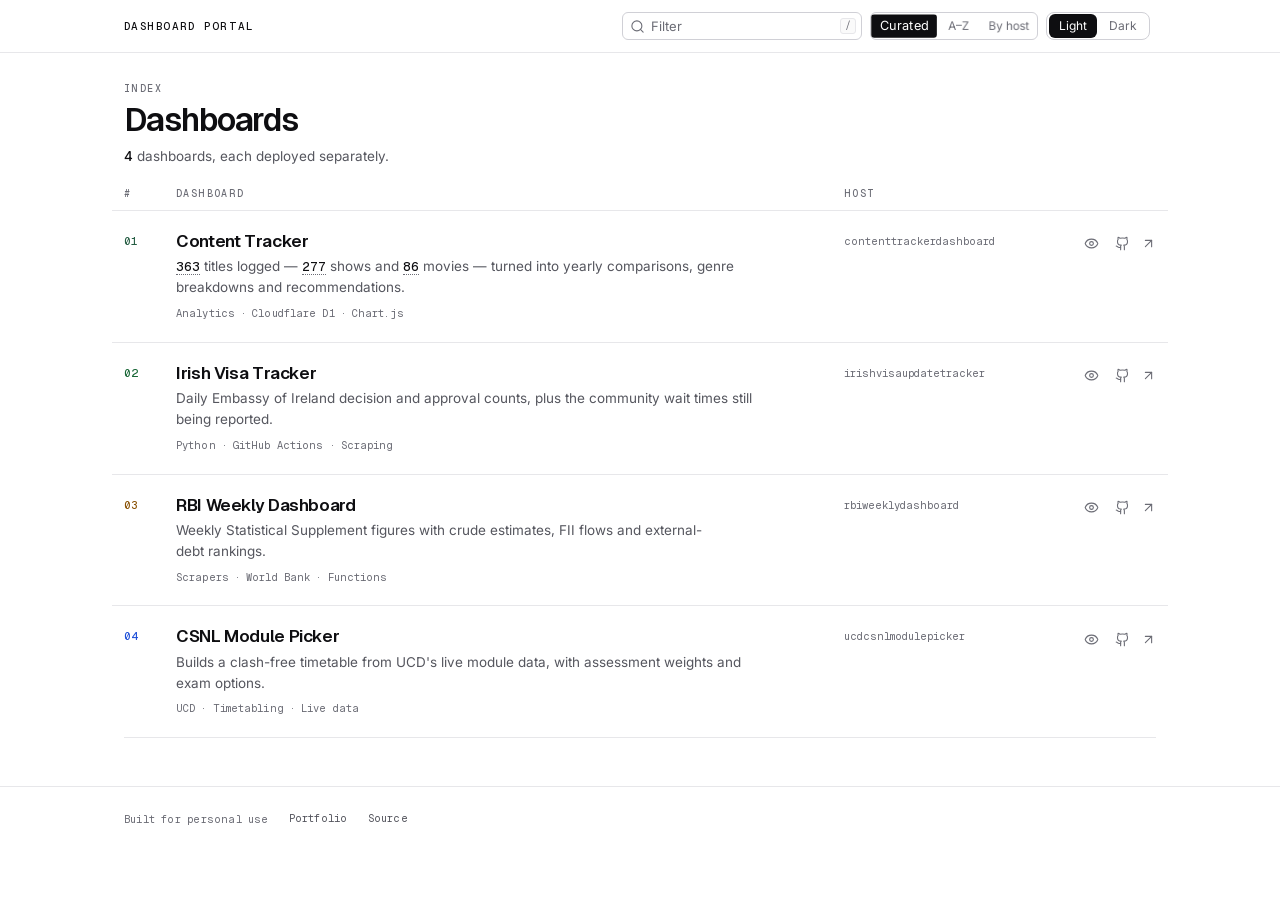
==== index.html @ f2ac96d1 "Show the theme as the choice it is The header's sun/moon toggle hid a two-state setting behind an ic" ====
<!doctype html>
<html lang="en" data-theme="dark">
  <head>
    <meta charset="utf-8" />
    <meta name="viewport" content="width=device-width, initial-scale=1" />
    <title>Dashboard Portal</title>
    <meta
      name="description"
      content="One index for every deployed dashboard: media analytics, visa decisions, RBI data and UCD timetables."
    />
    <meta name="theme-color" content="#0e0e11" />
    <meta name="color-scheme" content="dark light" />

    <!-- Link previews, so pasting this into a chat renders something rather
         than a naked URL. og:url and og:image are deliberately absent rather
         than guessed: the site has no hostname until it is deployed, and a
         wrong og:url is worse than none — crawlers fall back to the requested
         URL, which is right by definition. Add both with the real host once it
         has one. -->
    <meta property="og:type" content="website" />
    <meta property="og:title" content="Dashboard Portal" />
    <meta
      property="og:description"
      content="One index for every deployed dashboard: media analytics, visa decisions, RBI data and UCD timetables."
    />
    <meta name="twitter:card" content="summary" />

    <!-- Runs before first paint so the stored theme applies without a flash. -->
    <script src="theme-init.js"></script>

    <!-- Both faces are first-paint critical: Geist sets the index title and
         every row title, Inter sets the running text. -->
    <link rel="preload" href="fonts/inter.woff2" as="font" type="font/woff2" crossorigin />
    <link rel="preload" href="fonts/geist-sans.woff2" as="font" type="font/woff2" crossorigin />

    <!-- Two vendored libraries, both MIT, both zero-build:
           modern-normalize  cross-browser baseline
           Open Props        the scale tokens styles.css consumes
         Order matters: normalize, then tokens, then this project's rules. -->
    <link rel="stylesheet" href="vendor/modern-normalize.css" />
    <link rel="stylesheet" href="vendor/open-props.min.css" />
    <link rel="stylesheet" href="glide-select.css" />
    <link rel="stylesheet" href="jelly-radio.css" />
    <link rel="stylesheet" href="rubber-segment.css" />
    <link rel="stylesheet" href="styles.css" />
    <link rel="icon" href="favicon.svg" type="image/svg+xml" />
    <!-- iOS ignores SVG favicons and the manifest entirely, so without this it
         substitutes a screenshot of the page for the home-screen icon. The
         raster is favicon.svg's "01" mark, full-bleed. -->
    <link rel="apple-touch-icon" href="apple-touch-icon.png" />
  </head>
  <body>
    <a class="skip-link" href="#index">Skip to the index</a>

    <!-- A working bar, not a title block: the page's own heading lives in the
         document below, so the two never compete. Solid background rather than
         a blurred one — the blur said "app" and cost a compositor layer. -->
    <header class="bar">
      <div class="bar-inner">
        <p class="wordmark">Dashboard Portal</p>

        <div class="bar-tools">
          <div class="field">
            <label class="sr-only" for="filter">Filter dashboards</label>
            <span class="field-ico" data-icon="search" aria-hidden="true"></span>
            <input
              id="filter"
              class="field-input"
              type="search"
              name="q"
              placeholder="Filter"
              autocomplete="off"
              spellcheck="false"
            />
            <kbd class="field-hint" aria-hidden="true">/</kbd>
          </div>

          <div
            id="sortJelly"
            class="sort-jelly"
            role="group"
            aria-label="Sort dashboards"
            data-jelly-radio
            data-jelly-bare
            data-jelly-size="sm"
            data-jelly-radius="4"
            data-jelly-swell="0.06"
            data-jelly-barge="1"
            data-jelly-shrink="0.03"
          >
            <button type="button" class="sort-chip active" data-order="curated" aria-pressed="true">Curated</button>
            <button type="button" class="sort-chip" data-order="name" aria-pressed="false">A–Z</button>
            <button type="button" class="sort-chip" data-order="host" aria-pressed="false">By host</button>
          </div>

          <!-- Theme is a two-state choice, so it is a segmented track rather than
               a toggle: the chosen state is visible instead of remembered. On a
               phone the bar has no room for the labels, so the icon button below
               takes over (see the 760px query in styles.css); both write the same
               stored theme and both are kept in sync by applyTheme(). -->
          <div
            id="themeSeg"
            class="theme-seg"
            role="group"
            aria-label="Theme"
            data-rubber-segment
            data-rs-track
            data-rs-key="portal-theme"
            data-rs-size="sm"
            data-rs-inset="2"
            data-rs-radius="8"
            data-rs-stretch="70"
            data-rs-squash="2"
          >
            <button type="button" class="theme-chip on" data-theme-value="light" aria-pressed="true">Light</button>
            <button type="button" class="theme-chip" data-theme-value="dark" aria-pressed="false">Dark</button>
          </div>

          <button
            id="theme-toggle"
            class="icon-btn theme-icon"
            type="button"
            title="Switch to light mode"
            aria-label="Switch to light mode"
            aria-pressed="false"
          >
            <span class="theme-glyph theme-glyph-sun" aria-hidden="true"></span>
            <span class="theme-glyph theme-glyph-moon" aria-hidden="true"></span>
          </button>
        </div>
      </div>
    </header>

    <main class="page">
      <!-- The document heading. The bar carries the site name, so this carries
           the subject, and the count sits under it as the lede rather than
           floating in its own band. -->
      <div class="masthead">
        <p class="eyebrow">Index</p>
        <h1 class="title">Dashboards</h1>
        <p id="meta" class="lede" aria-live="polite"></p>
      </div>

      <!-- Column labels for the index below. They are the same grid as a row,
           so each label sits over the column it names: this is what makes the
           list read as a specification rather than a stack of cards. -->
      <div class="index-head" aria-hidden="true">
        <span>#</span>
        <span>Dashboard</span>
        <span>Host</span>
        <span></span>
      </div>

      <!-- The list is built in the browser from data/dashboards.js. Without
           scripting there would otherwise be a blank page and no explanation. -->
      <noscript>
        <p class="empty">
          <span class="empty-title">This index is built in the browser</span>
          <span class="empty-body"
            >With JavaScript disabled there is nothing to show. The repository and the
            portfolio are linked in the footer.</span
          >
        </p>
      </noscript>

      <!-- tabindex="-1" on the skip link's target so a keyboard user actually
           lands here; the heading alone is not focusable. -->
      <section id="index" tabindex="-1" aria-labelledby="index-title">
        <h2 id="index-title" class="sr-only">Deployed dashboards</h2>

        <ul id="grid" class="registry">
          <!-- Rows are rendered from data/dashboards.js -->
        </ul>

        <p id="empty" class="empty" hidden>
          <span class="empty-ico" data-icon="search" aria-hidden="true"></span>
          <span id="empty-title" class="empty-title">Nothing matches that filter</span>
          <span id="empty-body" class="empty-body"
            >Try a different word, or clear the search to see every dashboard.</span
          >
          <button id="empty-reset" class="btn" type="button">Clear search</button>
        </p>
      </section>
    </main>

    <footer class="footer">
      <div class="footer-inner">
        <span>Built for personal use</span>
        <a href="https://parth-portfolio-wb.pages.dev/" rel="noopener">Portfolio</a>
        <a href="https://github.com/parth-soni-10/dashboard-portal" rel="noopener">Source</a>
      </div>
    </footer>

    <script src="data/dashboards.js"></script>
    <script src="icons.js"></script>
    <script src="glide-select.js"></script>
    <script src="jelly-radio.js" defer></script>
    <script src="rubber-segment.js" defer></script>
    <script src="app.js" defer></script></body>
</html>
---- vendor/open-props.min.css ----
:where(html){--font-system-ui:system-ui,-apple-system,Segoe UI,Roboto,Ubuntu,Cantarell,Noto Sans,sans-serif;--font-transitional:Charter,Bitstream Charter,Sitka Text,Cambria,serif;--font-old-style:Iowan Old Style,Palatino Linotype,URW Palladio L,P052,serif;--font-humanist:Seravek,Gill Sans Nova,Ubuntu,Calibri,DejaVu Sans,source-sans-pro,sans-serif;--font-geometric-humanist:Avenir,Montserrat,Corbel,URW Gothic,source-sans-pro,sans-serif;--font-classical-humanist:Optima,Candara,Noto Sans,source-sans-pro,sans-serif;--font-neo-grotesque:Inter,Roboto,Helvetica Neue,Arial Nova,Nimbus Sans,Arial,sans-serif;--font-monospace-slab-serif:Nimbus Mono PS,Courier New,monospace;--font-monospace-code:Dank Mono,Operator Mono,Inconsolata,Fira Mono,ui-monospace,SF Mono,Monaco,Droid Sans Mono,Source Code Pro,Cascadia Code,Menlo,Consolas,DejaVu Sans Mono,monospace;--font-industrial:Bahnschrift,DIN Alternate,Franklin Gothic Medium,Nimbus Sans Narrow,sans-serif-condensed,sans-serif;--font-rounded-sans:ui-rounded,Hiragino Maru Gothic ProN,Quicksand,Comfortaa,Manjari,Arial Rounded MT,Arial Rounded MT Bold,Calibri,source-sans-pro,sans-serif;--font-slab-serif:Rockwell,Rockwell Nova,Roboto Slab,DejaVu Serif,Sitka Small,serif;--font-antique:Superclarendon,Bookman Old Style,URW Bookman,URW Bookman L,Georgia Pro,Georgia,serif;--font-didone:Didot,Bodoni MT,Noto Serif Display,URW Palladio L,P052,Sylfaen,serif;--font-handwritten:Segoe Print,Bradley Hand,Chilanka,TSCu_Comic,casual,cursive;--font-sans:var(--font-system-ui);--font-serif:ui-serif,serif;--font-mono:var(--font-monospace-code);--font-weight-1:100;--font-weight-2:200;--font-weight-3:300;--font-weight-4:400;--font-weight-5:500;--font-weight-6:600;--font-weight-7:700;--font-weight-8:800;--font-weight-9:900;--font-lineheight-00:.95;--font-lineheight-0:1.1;--font-lineheight-1:1.25;--font-lineheight-2:1.375;--font-lineheight-3:1.5;--font-lineheight-4:1.75;--font-lineheight-5:2;--font-letterspacing-0:-.05em;--font-letterspacing-1:.025em;--font-letterspacing-2:.050em;--font-letterspacing-3:.075em;--font-letterspacing-4:.150em;--font-letterspacing-5:.500em;--font-letterspacing-6:.750em;--font-letterspacing-7:1em;--font-size-00:.5rem;--font-size-0:.75rem;--font-size-1:1rem;--font-size-2:1.1rem;--font-size-3:1.25rem;--font-size-4:1.5rem;--font-size-5:2rem;--font-size-6:2.5rem;--font-size-7:3rem;--font-size-8:3.5rem;--font-size-fluid-0:max(.75rem,min(2vw,1rem));--font-size-fluid-1:max(1rem,min(4vw,1.5rem));--font-size-fluid-2:max(1.5rem,min(6vw,2.5rem));--font-size-fluid-3:max(2rem,min(9vw,3.5rem));--size-000:-.5rem;--size-00:-.25rem;--size-1:.25rem;--size-2:.5rem;--size-3:1rem;--size-4:1.25rem;--size-5:1.5rem;--size-6:1.75rem;--size-7:2rem;--size-8:3rem;--size-9:4rem;--size-10:5rem;--size-11:7.5rem;--size-12:10rem;--size-13:15rem;--size-14:20rem;--size-15:30rem;--size-px-000:-8px;--size-px-00:-4px;--size-px-1:4px;--size-px-2:8px;--size-px-3:16px;--size-px-4:20px;--size-px-5:24px;--size-px-6:28px;--size-px-7:32px;--size-px-8:48px;--size-px-9:64px;--size-px-10:80px;--size-px-11:120px;--size-px-12:160px;--size-px-13:240px;--size-px-14:320px;--size-px-15:480px;--size-fluid-1:max(.5rem,min(1vw,1rem));--size-fluid-2:max(1rem,min(2vw,1.5rem));--size-fluid-3:max(1.5rem,min(3vw,2rem));--size-fluid-4:max(2rem,min(4vw,3rem));--size-fluid-5:max(4rem,min(5vw,5rem));--size-fluid-6:max(5rem,min(7vw,7.5rem));--size-fluid-7:max(7.5rem,min(10vw,10rem));--size-fluid-8:max(10rem,min(20vw,15rem));--size-fluid-9:max(15rem,min(30vw,20rem));--size-fluid-10:max(20rem,min(40vw,30rem));--size-content-1:20ch;--size-content-2:45ch;--size-content-3:60ch;--size-header-1:20ch;--size-header-2:25ch;--size-header-3:35ch;--size-xxs:240px;--size-xs:360px;--size-sm:480px;--size-md:768px;--size-lg:1024px;--size-xl:1440px;--size-xxl:1920px;--size-relative-000:-.5ch;--size-relative-00:-.25ch;--size-relative-1:.25ch;--size-relative-2:.5ch;--size-relative-3:1ch;--size-relative-4:1.25ch;--size-relative-5:1.5ch;--size-relative-6:1.75ch;--size-relative-7:2ch;--size-relative-8:3ch;--size-relative-9:4ch;--size-relative-10:5ch;--size-relative-11:7.5ch;--size-relative-12:10ch;--size-relative-13:15ch;--size-relative-14:20ch;--size-relative-15:30ch;--ease-1:cubic-bezier(.25,0,.5,1);--ease-2:cubic-bezier(.25,0,.4,1);--ease-3:cubic-bezier(.25,0,.3,1);--ease-4:cubic-bezier(.25,0,.2,1);--ease-5:cubic-bezier(.25,0,.1,1);--ease-in-1:cubic-bezier(.25,0,1,1);--ease-in-2:cubic-bezier(.50,0,1,1);--ease-in-3:cubic-bezier(.70,0,1,1);--ease-in-4:cubic-bezier(.90,0,1,1);--ease-in-5:cubic-bezier(1,0,1,1);--ease-out-1:cubic-bezier(0,0,.75,1);--ease-out-2:cubic-bezier(0,0,.50,1);--ease-out-3:cubic-bezier(0,0,.3,1);--ease-out-4:cubic-bezier(0,0,.1,1);--ease-out-5:cubic-bezier(0,0,0,1);--ease-in-out-1:cubic-bezier(.1,0,.9,1);--ease-in-out-2:cubic-bezier(.3,0,.7,1);--ease-in-out-3:cubic-bezier(.5,0,.5,1);--ease-in-out-4:cubic-bezier(.7,0,.3,1);--ease-in-out-5:cubic-bezier(.9,0,.1,1);--ease-elastic-out-1:cubic-bezier(.5,.75,.75,1.25);--ease-elastic-out-2:cubic-bezier(.5,1,.75,1.25);--ease-elastic-out-3:cubic-bezier(.5,1.25,.75,1.25);--ease-elastic-out-4:cubic-bezier(.5,1.5,.75,1.25);--ease-elastic-out-5:cubic-bezier(.5,1.75,.75,1.25);--ease-elastic-in-1:cubic-bezier(.5,-0.25,.75,1);--ease-elastic-in-2:cubic-bezier(.5,-0.50,.75,1);--ease-elastic-in-3:cubic-bezier(.5,-0.75,.75,1);--ease-elastic-in-4:cubic-bezier(.5,-1.00,.75,1);--ease-elastic-in-5:cubic-bezier(.5,-1.25,.75,1);--ease-elastic-in-out-1:cubic-bezier(.5,-.1,.1,1.5);--ease-elastic-in-out-2:cubic-bezier(.5,-.3,.1,1.5);--ease-elastic-in-out-3:cubic-bezier(.5,-.5,.1,1.5);--ease-elastic-in-out-4:cubic-bezier(.5,-.7,.1,1.5);--ease-elastic-in-out-5:cubic-bezier(.5,-.9,.1,1.5);--ease-step-1:steps(2);--ease-step-2:steps(3);--ease-step-3:steps(4);--ease-step-4:steps(7);--ease-step-5:steps(10);--ease-elastic-1:var(--ease-elastic-out-1);--ease-elastic-2:var(--ease-elastic-out-2);--ease-elastic-3:var(--ease-elastic-out-3);--ease-elastic-4:var(--ease-elastic-out-4);--ease-elastic-5:var(--ease-elastic-out-5);--ease-squish-1:var(--ease-elastic-in-out-1);--ease-squish-2:var(--ease-elastic-in-out-2);--ease-squish-3:var(--ease-elastic-in-out-3);--ease-squish-4:var(--ease-elastic-in-out-4);--ease-squish-5:var(--ease-elastic-in-out-5);--ease-spring-1:linear(0,0.006,0.025 2.8%,0.101 6.1%,0.539 18.9%,0.721 25.3%,0.849 31.5%,0.937 38.1%,0.968 41.8%,0.991 45.7%,1.006 50.1%,1.015 55%,1.017 63.9%,1.001);--ease-spring-2:linear(0,0.007,0.029 2.2%,0.118 4.7%,0.625 14.4%,0.826 19%,0.902,0.962,1.008 26.1%,1.041 28.7%,1.064 32.1%,1.07 36%,1.061 40.5%,1.015 53.4%,0.999 61.6%,0.995 71.2%,1);--ease-spring-3:linear(0,0.009,0.035 2.1%,0.141 4.4%,0.723 12.9%,0.938 16.7%,1.017,1.077,1.121,1.149 24.3%,1.159,1.163,1.161,1.154 29.9%,1.129 32.8%,1.051 39.6%,1.017 43.1%,0.991,0.977 51%,0.974 53.8%,0.975 57.1%,0.997 69.8%,1.003 76.9%,1);--ease-spring-4:linear(0,0.009,0.037 1.7%,0.153 3.6%,0.776 10.3%,1.001,1.142 16%,1.185,1.209 19%,1.215 19.9% 20.8%,1.199,1.165 25%,1.056 30.3%,1.008 33%,0.973,0.955 39.2%,0.953 41.1%,0.957 43.3%,0.998 53.3%,1.009 59.1% 63.7%,0.998 78.9%,1);--ease-spring-5:linear(0,0.01,0.04 1.6%,0.161 3.3%,0.816 9.4%,1.046,1.189 14.4%,1.231,1.254 17%,1.259,1.257 18.6%,1.236,1.194 22.3%,1.057 27%,0.999 29.4%,0.955 32.1%,0.942,0.935 34.9%,0.933,0.939 38.4%,1 47.3%,1.011,1.017 52.6%,1.016 56.4%,1 65.2%,0.996 70.2%,1.001 87.2%,1);--ease-bounce-1:linear(0,0.004,0.016,0.035,0.063,0.098,0.141,0.191,0.25,0.316,0.391 36.8%,0.563,0.766,1 58.8%,0.946,0.908 69.1%,0.895,0.885,0.879,0.878,0.879,0.885,0.895,0.908 89.7%,0.946,1);--ease-bounce-2:linear(0,0.004,0.016,0.035,0.063,0.098,0.141 15.1%,0.25,0.391,0.562,0.765,1,0.892 45.2%,0.849,0.815,0.788,0.769,0.757,0.753,0.757,0.769,0.788,0.815,0.85,0.892 75.2%,1 80.2%,0.973,0.954,0.943,0.939,0.943,0.954,0.973,1);--ease-bounce-3:linear(0,0.004,0.016,0.035,0.062,0.098,0.141 11.4%,0.25,0.39,0.562,0.764,1 30.3%,0.847 34.8%,0.787,0.737,0.699,0.672,0.655,0.65,0.656,0.672,0.699,0.738,0.787,0.847 61.7%,1 66.2%,0.946,0.908,0.885 74.2%,0.879,0.878,0.879,0.885 79.5%,0.908,0.946,1 87.4%,0.981,0.968,0.96,0.957,0.96,0.968,0.981,1);--ease-bounce-4:linear(0,0.004,0.016 3%,0.062,0.141,0.25,0.391,0.562 18.2%,1 24.3%,0.81,0.676 32.3%,0.629,0.595,0.575,0.568,0.575,0.595,0.629,0.676 48.2%,0.811,1 56.2%,0.918,0.86,0.825,0.814,0.825,0.86,0.918,1 77.2%,0.94 80.6%,0.925,0.92,0.925,0.94 87.5%,1 90.9%,0.974,0.965,0.974,1);--ease-bounce-5:linear(0,0.004,0.016 2.5%,0.063,0.141,0.25 10.1%,0.562,1 20.2%,0.783,0.627,0.534 30.9%,0.511,0.503,0.511,0.534 38%,0.627,0.782,1 48.7%,0.892,0.815,0.769 56.3%,0.757,0.753,0.757,0.769 61.3%,0.815,0.892,1 68.8%,0.908 72.4%,0.885,0.878,0.885,0.908 79.4%,1 83%,0.954 85.5%,0.943,0.939,0.943,0.954 90.5%,1 93%,0.977,0.97,0.977,1);--ease-circ-in:cubic-bezier(.6,.04,.98,.335);--ease-circ-in-out:cubic-bezier(.785,.135,.15,.86);--ease-circ-out:cubic-bezier(.075,.82,.165,1);--ease-cubic-in:cubic-bezier(.55,.055,.675,.19);--ease-cubic-in-out:cubic-bezier(.645,.045,.355,1);--ease-cubic-out:cubic-bezier(.215,.61,.355,1);--ease-expo-in:cubic-bezier(.95,.05,.795,.035);--ease-expo-in-out:cubic-bezier(1,0,0,1);--ease-expo-out:cubic-bezier(.19,1,.22,1);--ease-quad-in:cubic-bezier(.55,.085,.68,.53);--ease-quad-in-out:cubic-bezier(.455,.03,.515,.955);--ease-quad-out:cubic-bezier(.25,.46,.45,.94);--ease-quart-in:cubic-bezier(.895,.03,.685,.22);--ease-quart-in-out:cubic-bezier(.77,0,.175,1);--ease-quart-out:cubic-bezier(.165,.84,.44,1);--ease-quint-in:cubic-bezier(.755,.05,.855,.06);--ease-quint-in-out:cubic-bezier(.86,0,.07,1);--ease-quint-out:cubic-bezier(.23,1,.32,1);--ease-sine-in:cubic-bezier(.47,0,.745,.715);--ease-sine-in-out:cubic-bezier(.445,.05,.55,.95);--ease-sine-out:cubic-bezier(.39,.575,.565,1);--layer-1:1;--layer-2:2;--layer-3:3;--layer-4:4;--layer-5:5;--layer-important:2147483647;--shadow-color:220 3% 15%;--shadow-strength:1%;--inner-shadow-highlight:inset 0 -.5px 0 0 #fff,inset 0 .5px 0 0 rgba(0,0,0,.067);--shadow-1:0 1px 2px -1px hsl(var(--shadow-color)/calc(var(--shadow-strength) + 9%));--shadow-2:0 3px 5px -2px hsl(var(--shadow-color)/calc(var(--shadow-strength) + 3%)),0 7px 14px -5px hsl(var(--shadow-color)/calc(var(--shadow-strength) + 5%));--shadow-3:0 -1px 3px 0 hsl(var(--shadow-color)/calc(var(--shadow-strength) + 2%)),0 1px 2px -5px hsl(var(--shadow-color)/calc(var(--shadow-strength) + 2%)),0 2px 5px -5px hsl(var(--shadow-color)/calc(var(--shadow-strength) + 4%)),0 4px 12px -5px hsl(var(--shadow-color)/calc(var(--shadow-strength) + 5%)),0 12px 15px -5px hsl(var(--shadow-color)/calc(var(--shadow-strength) + 7%));--shadow-4:0 -2px 5px 0 hsl(var(--shadow-color)/calc(var(--shadow-strength) + 2%)),0 1px 1px -2px hsl(var(--shadow-color)/calc(var(--shadow-strength) + 3%)),0 2px 2px -2px hsl(var(--shadow-color)/calc(var(--shadow-strength) + 3%)),0 5px 5px -2px hsl(var(--shadow-color)/calc(var(--shadow-strength) + 4%)),0 9px 9px -2px hsl(var(--shadow-color)/calc(var(--shadow-strength) + 5%)),0 16px 16px -2px hsl(var(--shadow-color)/calc(var(--shadow-strength) + 6%));--shadow-5:0 -1px 2px 0 hsl(var(--shadow-color)/calc(var(--shadow-strength) + 2%)),0 2px 1px -2px hsl(var(--shadow-color)/calc(var(--shadow-strength) + 3%)),0 5px 5px -2px hsl(var(--shadow-color)/calc(var(--shadow-strength) + 3%)),0 10px 10px -2px hsl(var(--shadow-color)/calc(var(--shadow-strength) + 4%)),0 20px 20px -2px hsl(var(--shadow-color)/calc(var(--shadow-strength) + 5%)),0 40px 40px -2px hsl(var(--shadow-color)/calc(var(--shadow-strength) + 7%));--shadow-6:0 -1px 2px 0 hsl(var(--shadow-color)/calc(var(--shadow-strength) + 2%)),0 3px 2px -2px hsl(var(--shadow-color)/calc(var(--shadow-strength) + 3%)),0 7px 5px -2px hsl(var(--shadow-color)/calc(var(--shadow-strength) + 3%)),0 12px 10px -2px hsl(var(--shadow-color)/calc(var(--shadow-strength) + 4%)),0 22px 18px -2px hsl(var(--shadow-color)/calc(var(--shadow-strength) + 5%)),0 41px 33px -2px hsl(var(--shadow-color)/calc(var(--shadow-strength) + 6%)),0 100px 80px -2px hsl(var(--shadow-color)/calc(var(--shadow-strength) + 7%));--inner-shadow-0:inset 0 0 0 1px hsl(var(--shadow-color)/calc(var(--shadow-strength) + 9%));--inner-shadow-1:inset 0 1px 2px 0 hsl(var(--shadow-color)/calc(var(--shadow-strength) + 9%)),var(--inner-shadow-highlight);--inner-shadow-2:inset 0 1px 4px 0 hsl(var(--shadow-color)/calc(var(--shadow-strength) + 9%)),var(--inner-shadow-highlight);--inner-shadow-3:inset 0 2px 8px 0 hsl(var(--shadow-color)/calc(var(--shadow-strength) + 9%)),var(--inner-shadow-highlight);--inner-shadow-4:inset 0 2px 14px 0 hsl(var(--shadow-color)/calc(var(--shadow-strength) + 9%)),var(--inner-shadow-highlight);--ratio-square:1;--ratio-landscape:4/3;--ratio-portrait:3/4;--ratio-widescreen:16/9;--ratio-ultrawide:18/5;--ratio-golden:1.6180/1;--gray-0:#f8f9fa;--gray-1:#f1f3f5;--gray-2:#e9ecef;--gray-3:#dee2e6;--gray-4:#ced4da;--gray-5:#adb5bd;--gray-6:#868e96;--gray-7:#495057;--gray-8:#343a40;--gray-9:#212529;--gray-10:#16191d;--gray-11:#0d0f12;--gray-12:#030507;--stone-0:#f8fafb;--stone-1:#f2f4f6;--stone-2:#ebedef;--stone-3:#e0e4e5;--stone-4:#d1d6d8;--stone-5:#b1b6b9;--stone-6:#979b9d;--stone-7:#7e8282;--stone-8:#666968;--stone-9:#50514f;--stone-10:#3a3a37;--stone-11:#252521;--stone-12:#121210;--red-0:#fff5f5;--red-1:#ffe3e3;--red-2:#ffc9c9;--red-3:#ffa8a8;--red-4:#ff8787;--red-5:#ff6b6b;--red-6:#fa5252;--red-7:#f03e3e;--red-8:#e03131;--red-9:#c92a2a;--red-10:#b02525;--red-11:#962020;--red-12:#7d1a1a;--pink-0:#fff0f6;--pink-1:#ffdeeb;--pink-2:#fcc2d7;--pink-3:#faa2c1;--pink-4:#f783ac;--pink-5:#f06595;--pink-6:#e64980;--pink-7:#d6336c;--pink-8:#c2255c;--pink-9:#a61e4d;--pink-10:#8c1941;--pink-11:#731536;--pink-12:#59102a;--purple-0:#f8f0fc;--purple-1:#f3d9fa;--purple-2:#eebefa;--purple-3:#e599f7;--purple-4:#da77f2;--purple-5:#cc5de8;--purple-6:#be4bdb;--purple-7:#ae3ec9;--purple-8:#9c36b5;--purple-9:#862e9c;--purple-10:#702682;--purple-11:#5a1e69;--purple-12:#44174f;--violet-0:#f3f0ff;--violet-1:#e5dbff;--violet-2:#d0bfff;--violet-3:#b197fc;--violet-4:#9775fa;--violet-5:#845ef7;--violet-6:#7950f2;--violet-7:#7048e8;--violet-8:#6741d9;--violet-9:#5f3dc4;--violet-10:#5235ab;--violet-11:#462d91;--violet-12:#3a2578;--indigo-0:#edf2ff;--indigo-1:#dbe4ff;--indigo-2:#bac8ff;--indigo-3:#91a7ff;--indigo-4:#748ffc;--indigo-5:#5c7cfa;--indigo-6:#4c6ef5;--indigo-7:#4263eb;--indigo-8:#3b5bdb;--indigo-9:#364fc7;--indigo-10:#2f44ad;--indigo-11:#283a94;--indigo-12:#21307a;--blue-0:#e7f5ff;--blue-1:#d0ebff;--blue-2:#a5d8ff;--blue-3:#74c0fc;--blue-4:#4dabf7;--blue-5:#339af0;--blue-6:#228be6;--blue-7:#1c7ed6;--blue-8:#1971c2;--blue-9:#1864ab;--blue-10:#145591;--blue-11:#114678;--blue-12:#0d375e;--cyan-0:#e3fafc;--cyan-1:#c5f6fa;--cyan-2:#99e9f2;--cyan-3:#66d9e8;--cyan-4:#3bc9db;--cyan-5:#22b8cf;--cyan-6:#15aabf;--cyan-7:#1098ad;--cyan-8:#0c8599;--cyan-9:#0b7285;--cyan-10:#095c6b;--cyan-11:#074652;--cyan-12:#053038;--teal-0:#e6fcf5;--teal-1:#c3fae8;--teal-2:#96f2d7;--teal-3:#63e6be;--teal-4:#38d9a9;--teal-5:#20c997;--teal-6:#12b886;--teal-7:#0ca678;--teal-8:#099268;--teal-9:#087f5b;--teal-10:#066649;--teal-11:#054d37;--teal-12:#033325;--green-0:#ebfbee;--green-1:#d3f9d8;--green-2:#b2f2bb;--green-3:#8ce99a;--green-4:#69db7c;--green-5:#51cf66;--green-6:#40c057;--green-7:#37b24d;--green-8:#2f9e44;--green-9:#2b8a3e;--green-10:#237032;--green-11:#1b5727;--green-12:#133d1b;--lime-0:#f4fce3;--lime-1:#e9fac8;--lime-2:#d8f5a2;--lime-3:#c0eb75;--lime-4:#a9e34b;--lime-5:#94d82d;--lime-6:#82c91e;--lime-7:#74b816;--lime-8:#66a80f;--lime-9:#5c940d;--lime-10:#4c7a0b;--lime-11:#3c6109;--lime-12:#2c4706;--yellow-0:#fff9db;--yellow-1:#fff3bf;--yellow-2:#ffec99;--yellow-3:#ffe066;--yellow-4:#ffd43b;--yellow-5:#fcc419;--yellow-6:#fab005;--yellow-7:#f59f00;--yellow-8:#f08c00;--yellow-9:#e67700;--yellow-10:#b35c00;--yellow-11:#804200;--yellow-12:#663500;--orange-0:#fff4e6;--orange-1:#ffe8cc;--orange-2:#ffd8a8;--orange-3:#ffc078;--orange-4:#ffa94d;--orange-5:#ff922b;--orange-6:#fd7e14;--orange-7:#f76707;--orange-8:#e8590c;--orange-9:#d9480f;--orange-10:#bf400d;--orange-11:#99330b;--orange-12:#802b09;--choco-0:#fff8dc;--choco-1:#fce1bc;--choco-2:#f7ca9e;--choco-3:#f1b280;--choco-4:#e99b62;--choco-5:#df8545;--choco-6:#d46e25;--choco-7:#bd5f1b;--choco-8:#a45117;--choco-9:#8a4513;--choco-10:#703a13;--choco-11:#572f12;--choco-12:#3d210d;--brown-0:#faf4eb;--brown-1:#ede0d1;--brown-2:#e0cab7;--brown-3:#d3b79e;--brown-4:#c5a285;--brown-5:#b78f6d;--brown-6:#a87c56;--brown-7:#956b47;--brown-8:#825b3a;--brown-9:#6f4b2d;--brown-10:#5e3a21;--brown-11:#4e2b15;--brown-12:#422412;--sand-0:#f8fafb;--sand-1:#e6e4dc;--sand-2:#d5cfbd;--sand-3:#c2b9a0;--sand-4:#aea58c;--sand-5:#9a9178;--sand-6:#867c65;--sand-7:#736a53;--sand-8:#5f5746;--sand-9:#4b4639;--sand-10:#38352d;--sand-11:#252521;--sand-12:#121210;--camo-0:#f9fbe7;--camo-1:#e8ed9c;--camo-2:#d2df4e;--camo-3:#c2ce34;--camo-4:#b5bb2e;--camo-5:#a7a827;--camo-6:#999621;--camo-7:#8c851c;--camo-8:#7e7416;--camo-9:#6d6414;--camo-10:#5d5411;--camo-11:#4d460e;--camo-12:#36300a;--jungle-0:#ecfeb0;--jungle-1:#def39a;--jungle-2:#d0e884;--jungle-3:#c2dd6e;--jungle-4:#b5d15b;--jungle-5:#a8c648;--jungle-6:#9bbb36;--jungle-7:#8fb024;--jungle-8:#84a513;--jungle-9:#7a9908;--jungle-10:#658006;--jungle-11:#516605;--jungle-12:#3d4d04;--gradient-space: ;--gradient-1:linear-gradient(to bottom right var(--gradient-space),#1f005c,#5b0060,#870160,#ac255e,#ca485c,#e16b5c,#f39060,#ffb56b);--gradient-2:linear-gradient(to bottom right var(--gradient-space),#48005c,#8300e2,#a269ff);--gradient-3:radial-gradient(circle at top right var(--gradient-space),#0ff,rgba(0,255,255,0)),radial-gradient(circle at bottom left var(--gradient-space),#ff1492,rgba(255,20,146,0));--gradient-4:linear-gradient(to bottom right var(--gradient-space),#00f5a0,#00d9f5);--gradient-5:conic-gradient(from -270deg at 75% 110% var(--gradient-space),#f0f,#fffaf0);--gradient-6:conic-gradient(from -90deg at top left var(--gradient-space),#000,#fff);--gradient-7:linear-gradient(to bottom right var(--gradient-space),#72c6ef,#004e8f);--gradient-8:conic-gradient(from 90deg at 50% 0% var(--gradient-space),#111,50%,#222,#111);--gradient-9:conic-gradient(from .5turn at bottom center var(--gradient-space),#add8e6,#fff);--gradient-10:conic-gradient(from 90deg at 40% -25% var(--gradient-space),gold,#f79d03,#ee6907,#e6390a,#de0d0d,#d61039,#cf1261,#c71585,#cf1261,#d61039,#de0d0d,#ee6907,#f79d03,gold,gold,gold);--gradient-11:conic-gradient(at bottom left var(--gradient-space),#ff1493,cyan);--gradient-12:conic-gradient(from 90deg at 25% -10% var(--gradient-space),#ff4500,#d3f340,#7bee85,#afeeee,#7bee85);--gradient-13:radial-gradient(circle at 50% 200% var(--gradient-space),#000142,#3b0083,#b300c3,#ff059f,#ff4661,#ffad86,#fff3c7);--gradient-14:conic-gradient(at top right var(--gradient-space),lime,cyan);--gradient-15:linear-gradient(to bottom right var(--gradient-space),#c7d2fe,#fecaca,#fef3c7);--gradient-16:radial-gradient(circle at 50% -250% var(--gradient-space),#374151,#111827,#000);--gradient-17:conic-gradient(from -90deg at 50% -25% var(--gradient-space),blue,#8a2be2);--gradient-18:linear-gradient(0deg var(--gradient-space),rgba(255,0,0,.8),rgba(255,0,0,0) 75%),linear-gradient(60deg var(--gradient-space),rgba(255,255,0,.8),rgba(255,255,0,0) 75%),linear-gradient(120deg var(--gradient-space),rgba(0,255,0,.8),rgba(0,255,0,0) 75%),linear-gradient(180deg var(--gradient-space),rgba(0,255,255,.8),rgba(0,255,255,0) 75%),linear-gradient(240deg var(--gradient-space),rgba(0,0,255,.8),rgba(0,0,255,0) 75%),linear-gradient(300deg var(--gradient-space),rgba(255,0,255,.8),rgba(255,0,255,0) 75%);--gradient-19:linear-gradient(to bottom right var(--gradient-space),#ffe259,#ffa751);--gradient-20:conic-gradient(from -135deg at -10% center var(--gradient-space),orange,#ff7715,#ff522a,#ff3f47,#ff5482,#ff69b4);--gradient-21:conic-gradient(from -90deg at 25% 115% var(--gradient-space),red,#f06,#f0c,#c0f,#60f,#00f,#00f,#00f,#00f);--gradient-22:linear-gradient(to bottom right var(--gradient-space),#acb6e5,#86fde8);--gradient-23:linear-gradient(to bottom right var(--gradient-space),#536976,#292e49);--gradient-24:conic-gradient(from .5turn at 0% 0% var(--gradient-space),#00c476,10%,#82b0ff,90%,#00c476);--gradient-25:conic-gradient(at 125% 50% var(--gradient-space),#b78cf7,#ff7c94,#ffcf0d,#ff7c94,#b78cf7);--gradient-26:linear-gradient(to bottom right var(--gradient-space),#9796f0,#fbc7d4);--gradient-27:conic-gradient(from .5turn at bottom left var(--gradient-space),#ff1493,#639);--gradient-28:conic-gradient(from -90deg at 50% 105% var(--gradient-space),#fff,orchid);--gradient-29:radial-gradient(circle at top right var(--gradient-space),#bfb3ff,rgba(191,179,255,0)),radial-gradient(circle at bottom left var(--gradient-space),#86acf9,rgba(134,172,249,0));--gradient-30:radial-gradient(circle at top right var(--gradient-space),#00ff80,rgba(0,255,128,0)),radial-gradient(circle at bottom left var(--gradient-space),#adffd6,rgba(173,255,214,0));--noise-1:url("data:image/svg+xml;charset=utf-8,%3Csvg viewBox='0 0 200 200' xmlns='http://www.w3.org/2000/svg'%3E%3Cfilter id='a'%3E%3CfeTurbulence type='fractalNoise' baseFrequency='.005' numOctaves='2' stitchTiles='stitch'/%3E%3C/filter%3E%3Crect width='100%25' height='100%25' filter='url(%23a)'/%3E%3C/svg%3E");--noise-2:url("data:image/svg+xml;charset=utf-8,%3Csvg viewBox='0 0 300 300' xmlns='http://www.w3.org/2000/svg'%3E%3Cfilter id='a'%3E%3CfeTurbulence type='fractalNoise' baseFrequency='.05' stitchTiles='stitch'/%3E%3C/filter%3E%3Crect width='100%25' height='100%25' filter='url(%23a)'/%3E%3C/svg%3E");--noise-3:url("data:image/svg+xml;charset=utf-8,%3Csvg viewBox='0 0 1024 1024' xmlns='http://www.w3.org/2000/svg'%3E%3Cfilter id='a'%3E%3CfeTurbulence type='fractalNoise' baseFrequency='.25' stitchTiles='stitch'/%3E%3C/filter%3E%3Crect width='100%25' height='100%25' filter='url(%23a)'/%3E%3C/svg%3E");--noise-4:url("data:image/svg+xml;charset=utf-8,%3Csvg viewBox='0 0 2056 2056' xmlns='http://www.w3.org/2000/svg'%3E%3Cfilter id='a'%3E%3CfeTurbulence type='fractalNoise' baseFrequency='.5' stitchTiles='stitch'/%3E%3C/filter%3E%3Crect width='100%25' height='100%25' filter='url(%23a)'/%3E%3C/svg%3E");--noise-5:url("data:image/svg+xml;charset=utf-8,%3Csvg viewBox='0 0 2056 2056' xmlns='http://www.w3.org/2000/svg'%3E%3Cfilter id='a'%3E%3CfeTurbulence type='fractalNoise' baseFrequency='.75' stitchTiles='stitch'/%3E%3C/filter%3E%3Crect width='100%25' height='100%25' filter='url(%23a)'/%3E%3C/svg%3E");--noise-filter-1:contrast(300%) brightness(100%);--noise-filter-2:contrast(200%) brightness(150%);--noise-filter-3:contrast(200%) brightness(250%);--noise-filter-4:contrast(200%) brightness(500%);--noise-filter-5:contrast(200%) brightness(1000%);--animation-fade-in:fade-in .5s var(--ease-3);--animation-fade-in-bloom:fade-in-bloom 2s var(--ease-3);--animation-fade-out:fade-out .5s var(--ease-3);--animation-fade-out-bloom:fade-out-bloom 2s var(--ease-3);--animation-scale-up:scale-up .5s var(--ease-3);--animation-scale-down:scale-down .5s var(--ease-3);--animation-slide-out-up:slide-out-up .5s var(--ease-3);--animation-slide-out-down:slide-out-down .5s var(--ease-3);--animation-slide-out-right:slide-out-right .5s var(--ease-3);--animation-slide-out-left:slide-out-left .5s var(--ease-3);--animation-slide-in-up:slide-in-up .5s var(--ease-3);--animation-slide-in-down:slide-in-down .5s var(--ease-3);--animation-slide-in-right:slide-in-right .5s var(--ease-3);--animation-slide-in-left:slide-in-left .5s var(--ease-3);--animation-shake-x:shake-x .75s var(--ease-out-5);--animation-shake-y:shake-y .75s var(--ease-out-5);--animation-shake-z:shake-z 1s var(--ease-in-out-3);--animation-spin:spin 2s linear infinite;--animation-ping:ping 5s var(--ease-out-3) infinite;--animation-blink:blink 1s var(--ease-out-3) infinite;--animation-float:float 3s var(--ease-in-out-3) infinite;--animation-bounce:bounce 2s var(--ease-squish-2) infinite;--animation-pulse:pulse 2s var(--ease-out-3) infinite;--border-size-1:1px;--border-size-2:2px;--border-size-3:5px;--border-size-4:10px;--border-size-5:25px;--radius-1:2px;--radius-2:5px;--radius-3:1rem;--radius-4:2rem;--radius-5:4rem;--radius-6:8rem;--radius-drawn-1:255px 15px 225px 15px/15px 225px 15px 255px;--radius-drawn-2:125px 10px 20px 185px/25px 205px 205px 25px;--radius-drawn-3:15px 255px 15px 225px/225px 15px 255px 15px;--radius-drawn-4:15px 25px 155px 25px/225px 150px 25px 115px;--radius-drawn-5:250px 25px 15px 20px/15px 80px 105px 115px;--radius-drawn-6:28px 100px 20px 15px/150px 30px 205px 225px;--radius-round:1e5px;--radius-blob-1:30% 70% 70% 30%/53% 30% 70% 47%;--radius-blob-2:53% 47% 34% 66%/63% 46% 54% 37%;--radius-blob-3:37% 63% 56% 44%/49% 56% 44% 51%;--radius-blob-4:63% 37% 37% 63%/43% 37% 63% 57%;--radius-blob-5:49% 51% 48% 52%/57% 44% 56% 43%;--radius-conditional-1:clamp(0px,calc(100vw - 100%) * 1e5,var(--radius-1));--radius-conditional-2:clamp(0px,calc(100vw - 100%) * 1e5,var(--radius-2));--radius-conditional-3:clamp(0px,calc(100vw - 100%) * 1e5,var(--radius-3));--radius-conditional-4:clamp(0px,calc(100vw - 100%) * 1e5,var(--radius-4));--radius-conditional-5:clamp(0px,calc(100vw - 100%) * 1e5,var(--radius-5));--radius-conditional-6:clamp(0px,calc(100vw - 100%) * 1e5,var(--radius-6))}@media (prefers-color-scheme:dark){:where(html){--shadow-color:220 40% 2%;--shadow-strength:25%;--inner-shadow-highlight:inset 0 -.5px 0 0 hsla(0,0%,100%,.067),inset 0 .5px 0 0 rgba(0,0,0,.467)}}@supports (background:linear-gradient(to right in oklab,#000,#fff)){:where(html){--gradient-space:in oklab}}@keyframes fade-in{to{opacity:1}}@keyframes fade-in-bloom{0%{filter:brightness(1) blur(20px);opacity:0}10%{filter:brightness(2) blur(10px);opacity:1}to{filter:brightness(1) blur(0);opacity:1}}@keyframes fade-out{to{opacity:0}}@keyframes fade-out-bloom{to{filter:brightness(1) blur(20px);opacity:0}10%{filter:brightness(2) blur(10px);opacity:1}0%{filter:brightness(1) blur(0);opacity:1}}@keyframes scale-up{to{transform:scale(1.25)}}@keyframes scale-down{to{transform:scale(.75)}}@keyframes slide-out-up{to{transform:translateY(-100%)}}@keyframes slide-out-down{to{transform:translateY(100%)}}@keyframes slide-out-right{to{transform:translateX(100%)}}@keyframes slide-out-left{to{transform:translateX(-100%)}}@keyframes slide-in-up{0%{transform:translateY(100%)}}@keyframes slide-in-down{0%{transform:translateY(-100%)}}@keyframes slide-in-right{0%{transform:translateX(-100%)}}@keyframes slide-in-left{0%{transform:translateX(100%)}}@keyframes shake-x{0%,to{transform:translateX(0)}20%{transform:translateX(-5%)}40%{transform:translateX(5%)}60%{transform:translateX(-5%)}80%{transform:translateX(5%)}}@keyframes shake-y{0%,to{transform:translateY(0)}20%{transform:translateY(-5%)}40%{transform:translateY(5%)}60%{transform:translateY(-5%)}80%{transform:translateY(5%)}}@keyframes shake-z{0%,to{transform:rotate(0deg)}20%{transform:rotate(-2deg)}40%{transform:rotate(2deg)}60%{transform:rotate(-2deg)}80%{transform:rotate(2deg)}}@keyframes spin{to{transform:rotate(1turn)}}@keyframes ping{90%,to{opacity:0;transform:scale(2)}}@keyframes blink{0%,to{opacity:1}50%{opacity:.5}}@keyframes float{50%{transform:translateY(-25%)}}@keyframes bounce{25%{transform:translateY(-20%)}40%{transform:translateY(-3%)}0%,60%,to{transform:translateY(0)}}@keyframes pulse{50%{transform:scale(.9)}}@media (prefers-color-scheme:dark){@keyframes fade-in-bloom{0%{filter:brightness(1) blur(20px);opacity:0}10%{filter:brightness(.5) blur(10px);opacity:1}to{filter:brightness(1) blur(0);opacity:1}}}@media (prefers-color-scheme:dark){@keyframes fade-out-bloom{to{filter:brightness(1) blur(20px);opacity:0}10%{filter:brightness(.5) blur(10px);opacity:1}0%{filter:brightness(1) blur(0);opacity:1}}}
---- jelly-radio.css ----
/* Jelly Radio — vanilla port of React Bits' Jelly Radio.
 *
 * Two ways to wear it:
 *
 *   default            the component paints the chips (dark pill group)
 *   data-jelly-bare    the host paints them; only the spring, the push and the
 *                      keyboard model are ours. Use this when adopting a chip
 *                      row a site already styles.
 *
 * Theme the painted version from the host stylesheet by setting custom
 * properties on the group (or a wrapper, or :root):
 *
 *   --jr-chip         unselected chip background
 *   --jr-active       selected chip background
 *   --jr-text         unselected text
 *   --jr-active-text  selected text
 *   --jr-radius       chip corner radius
 *   --jr-h / --jr-font / --jr-px
 *                     height, font size and horizontal padding, written by the
 *                     script from data-jelly-size
 *   --jr-pad-x / --jr-pad-y
 *                     room for the swell, only when data-jelly-pad is set
 *
 * Only the chips are framed here: the host keeps its own group layout, so an
 * adopted tab strip or filter row does not move when it is enhanced.
 */
.jelly-radio {
  --jr-chip: #27272a;
  --jr-active: #f5f5f5;
  --jr-text: #f5f5f5;
  --jr-active-text: #18181b;
  --jr-gap: 8px;
  --jr-radius: 18px;
  --jr-h: 36px;
  --jr-font: 13px;
  --jr-px: 16px;
  --jr-pad-x: 0px;
  --jr-pad-y: 0px;
  padding: var(--jr-pad-y) var(--jr-pad-x);
  user-select: none;
  -webkit-user-select: none;
  -webkit-touch-callout: none;
}

.jelly-radio[data-disabled] {
  opacity: 0.5;
  pointer-events: none;
}

/* Structural: the spring writes the transform, so the seat and the touch
 * behaviour are ours whatever skin the host wears. */
.jelly-radio__chip {
  position: relative;
  margin: 0;
  box-sizing: border-box;
  transform-origin: 50% 50%;
  will-change: transform;
  touch-action: manipulation;
  -webkit-tap-highlight-color: transparent;
}

/* Painted skin — skipped entirely with data-jelly-bare. */
.jelly-radio:not([data-jelly-bare]) .jelly-radio__chip {
  height: var(--jr-h);
  padding: 0 var(--jr-px);
  border: 0;
  border-radius: var(--jr-radius);
  background: var(--jr-chip);
  color: var(--jr-text);
  font-size: var(--jr-font);
  font-weight: 500;
  line-height: 1;
  white-space: nowrap;
  cursor: pointer;
  outline: none;
  transition: background-color 200ms ease, color 200ms ease;
}

/* The hover wash the original paints as a skin overlay. */
.jelly-radio:not([data-jelly-bare]) .jelly-radio__chip::before {
  content: '';
  position: absolute;
  inset: 0;
  border-radius: inherit;
  background: var(--jr-text);
  opacity: 0;
  pointer-events: none;
  transition: opacity 160ms ease;
}

@media (hover: hover) and (pointer: fine) {
  .jelly-radio:not([data-jelly-bare]) .jelly-radio__chip[data-on='false']:not(:disabled):hover::before {
    opacity: 0.11;
  }
}

.jelly-radio:not([data-jelly-bare]) .jelly-radio__chip[data-on='true'] {
  background: var(--jr-active);
  color: var(--jr-active-text);
  cursor: default;
}

.jelly-radio[data-disabled] .jelly-radio__chip,
.jelly-radio__chip:disabled {
  cursor: default;
}

.jelly-radio:not([data-disabled]) .jelly-radio__chip:disabled {
  opacity: 0.4;
}

.jelly-radio__chip:focus-visible {
  outline: 2px solid var(--jr-focus, currentColor);
  outline-offset: 2px;
}

@media (prefers-reduced-motion: reduce) {
  .jelly-radio__chip {
    transition-duration: 0.01ms;
  }

  .jelly-radio:not([data-jelly-bare]) .jelly-radio__chip::before {
    transition: none;
  }
}
---- rubber-segment.css ----
/* Rubber Segment — vanilla port of React Bits' Rubber Segment.
 *
 * The thumb is a single absolutely-positioned layer behind the chips; its left
 * edge and width are written as --rs-x and --rs-w by the script. Chips keep
 * whatever skin the host gives them, which is what lets a dashboard adopt the
 * component without restyling its segmented control.
 *
 * Tokens, set on the group or an ancestor:
 *   --rs-thumb        thumb fill            (default #fafafa)
 *   --rs-thumb-radius corner radius of the thumb (from data-rs-radius - inset)
 *   --rs-h / --rs-font / --rs-pad / --rs-min
 *                     size preset, written by the script from data-rs-size
 *   --rs-inset        gap between track edge and thumb
 *
 * Add data-rs-track to paint the control's own track (background, padding,
 * radius); without it the group is only made a positioning context.
 */
.rubber-segment {
  --rs-thumb: #fafafa;
  --rs-thumb-radius: 7px;
  --rs-inset: 3px;
  --rs-h: 36px;
  --rs-font: 13px;
  --rs-pad: 14px;
  --rs-min: 44px;
  --rs-x: 0px;
  --rs-w: 0px;
  position: relative;
  isolation: isolate;
}

.rubber-segment[data-rs-tone='light'] {
  --rs-thumb: #18181b;
}

.rubber-segment[data-rs-track] {
  display: inline-flex;
  align-items: center;
  gap: 2px;
  height: var(--rs-h);
  padding: var(--rs-inset);
  border-radius: var(--rs-radius, 10px);
  background: var(--rs-track, #27272a);
}

/* The thumb never receives the pointer: the chips above it stay clickable. */
.rubber-segment__thumb {
  position: absolute;
  z-index: 0;
  top: var(--rs-top, var(--rs-inset));
  height: var(--rs-thigh, calc(100% - 2 * var(--rs-inset)));
  left: 0;
  width: var(--rs-w);
  transform: translateX(var(--rs-x));
  border-radius: var(--rs-thumb-radius);
  background: var(--rs-thumb);
  pointer-events: none;
  will-change: transform, width;
}

/* Vertical adoption: the same thumb, travelling down a stacked group. Its
 * left and width come from the chip itself, so a stack with padding keeps the
 * thumb inside it. */
.rubber-segment[data-rs-axis='y'] .rubber-segment__thumb {
  top: 0;
  left: var(--rs-left, 0px);
  width: var(--rs-thick, 100%);
  height: var(--rs-hh, 0px);
  transform: translateY(var(--rs-y, 0px));
}

.rubber-segment__chip {
  position: relative;
  z-index: 1;
  min-width: var(--rs-min);
  min-height: calc(var(--rs-h) - 2 * var(--rs-inset));
  border: 0;
  background: none;
  color: inherit;
  font-family: inherit;
  font-size: var(--rs-font);
  line-height: 1;
  white-space: nowrap;
  cursor: pointer;
  padding: 0 var(--rs-pad);
  border-radius: var(--rs-thumb-radius);
  transition: color 180ms ease;
}

.rubber-segment__chip:disabled {
  opacity: 0.4;
  cursor: default;
}

.rubber-segment__chip:focus-visible {
  outline: 2px solid var(--rs-focus, currentColor);
  outline-offset: 2px;
}

/* A track carries the inverted text itself; bare adoption leaves the host's
 * chips alone unless it opts into the tone. */
.rubber-segment[data-rs-track] .rubber-segment__chip {
  color: var(--rs-text, #a1a1aa);
}

.rubber-segment[data-rs-track] .rubber-segment__chip[data-on='true'] {
  color: var(--rs-active-text, #18181b);
}

@media (prefers-reduced-motion: reduce) {
  .rubber-segment__chip {
    transition-duration: 0.01ms;
  }
}
---- styles.css ----
/* ---------------------------------------------------------------------------
 * Dashboard Portal
 *
 * Precision-instrument aesthetic, following CSNL Module Picker — the most
 * disciplined piece in the family. Its own header comment set the terms:
 * "neutral zinc, one disciplined blue accent, Geist Sans + Geist Mono,
 * restrained motion." This page takes the neutrality and the restraint, and
 * pushes the accent one step further: there is no coloured interface at all.
 *
 * THE RULE THAT DECIDES MOST OF THIS FILE
 *
 *   Ink is the only interface colour. The four row tones are the only colour on
 *   the page, and they appear in exactly two places: the index numeral, and the
 *   icon on a preview that cannot be framed. Everything interactive — links,
 *   focus rings, selection, the "preview is open" state — is ink on ground.
 *
 *   A coloured accent was tried and removed. Every candidate collided with a
 *   row's own identity colour (the house green reads as Irish Visa, a blue
 *   reads as Module Picker), so an accent made the page say "this row is
 *   special" when it meant "this control is interactive". Monochrome cannot
 *   make that mistake, and it leaves the four identities as the only thing
 *   colour is used for.
 *
 * Two token layers, kept deliberately separate:
 *
 *   1. SCALE      Open Props (MIT, vendored). Spacing, type ramp, radii,
 *                 easing. Proven numbers instead of invented ones. Its spacing
 *                 ramp skips 12px: 4 / 8 / 16 / 20 / 24 / 28 / 32 / 48 / 64.
 *                 Where another value is genuinely needed it is a literal,
 *                 called out at the rule that needs it.
 *   2. COLOUR     Hand-authored. Contrast is measured, never inherited: a
 *                 palette taken on trust is how AA failures ship.
 *
 * What the scrape established (tools/scrape-design.mjs), and how it shaped this:
 *
 *   Type      Inter is in all five frontends; Geist + Geist Mono are the faces
 *             of the two newest. All three are self-hosted here.
 *   Radii     The family's own named pair, verbatim: containers 14px, controls
 *             6px. This page has almost no containers left to spend 14px on.
 *   Surfaces  Module Picker's --bg is the most neutral of the five, so the
 *             ground is zinc rather than a tinted white.
 *   Tones     Each row's numeral is that project's own brand token, including
 *             its own light/dark pair. Nothing is invented.
 *
 * Locked decisions:
 *   Layout   A specification index, not a card list: column labels, hairline
 *            rules between entries, and no container around them. The list is
 *            flush with the page because that is what an index is.
 *   Shape    Controls 6px, preview frame 4px. No 14px-radius card, no drop
 *            shadow, no gradient ambience, no backdrop blur. A large radius on
 *            a soft-shadowed panel is the single most recognisable template
 *            shape there is, and it was carrying no meaning.
 *   Type     Mono for every piece of metadata — numerals, column labels, hosts,
 *            stacks, the bar's wordmark. The display face carries the title and
 *            the row names, which is the only place type raises its voice.
 *   Theme    Both first class, driven by [data-theme].
 *   Motion   Transform and opacity only, all of it off under
 *            prefers-reduced-motion.
 *   Figures  A figure read live is a .fig; a recorded one carries .fig-stale so
 *            the two can never be mistaken for each other.
 *   Preview  Opens inside the row it belongs to, never as an overlay.
 *
 * Column geometry is declared once, in --grid-cols, and consumed by both the
 * header band and every row. Two grids that must line up but are defined in two
 * places is how a table drifts.
 * ------------------------------------------------------------------------ */

/* Self-hosted variable fonts. Same declarations the sister projects use, so
   type renders identically. Inter is the 100-900 latin variable subset already
   self-hosted by the portfolio. */
@font-face {
  font-family: 'Inter';
  font-style: normal;
  font-weight: 100 900;
  font-display: swap;
  src: url('fonts/inter.woff2') format('woff2');
  unicode-range: U+0000-00FF, U+0131, U+0152-0153, U+02BB-02BC, U+02C6, U+02DA,
    U+02DC, U+0304, U+0308, U+0329, U+2000-206F, U+20AC, U+2122, U+2191, U+2193,
    U+2212, U+2215, U+FEFF, U+FFFD;
}

@font-face {
  font-family: 'Geist';
  font-style: normal;
  font-weight: 100 900;
  font-display: swap;
  src: url('fonts/geist-sans.woff2') format('woff2');
}

@font-face {
  font-family: 'Geist Mono';
  font-style: normal;
  font-weight: 100 900;
  font-display: swap;
  src: url('fonts/geist-mono.woff2') format('woff2');
}

/* --------------------------------------------------------------- tokens -- */

:root {
  /* Ground. Module Picker's --bg (#f4f5f7) is the most neutral of the five;
     this keeps its zinc character and drops the blue cast, so the only chroma
     on the page is the tone numerals. */
  --bg: #ffffff;
  --bg-sunken: #fafafa;
  --line: #e7e7ea;
  --line-strong: #d0d0d6;

  /* Ink. One ramp, three steps, contrast measured on --bg and --bg-sunken. */
  --ink: #0e0e11; /* 19.0:1 */
  --ink-mid: #55565e; /* 7.6:1 */
  --ink-soft: #6b6c75; /* 5.2:1 — the worst case, on 10px mono labels */

  --font-sans: 'Inter', -apple-system, BlinkMacSystemFont, 'Segoe UI', Roboto, Arial, sans-serif;
  --font-display: 'Geist', 'Inter', -apple-system, BlinkMacSystemFont, sans-serif;
  --font-mono: 'Geist Mono', ui-monospace, SFMono-Regular, Menlo, Consolas, monospace;

  /* The family's own named pair, taken verbatim, plus one frame step for the
     preview. There is deliberately no container radius. */
  --r-container: 14px;
  --r-control: 6px;
  --r-frame: 4px;

  --ease: var(--ease-3);
  --dur: 150ms;

  --maxw: 1080px;
  --bar-h: 52px;

  /* The index grid: numeral / subject / host / actions. Read by the header band
     and by every row, so the two can never drift apart. */
  --grid-cols: 28px minmax(0, 1fr) 200px 88px;
  --grid-gap: 24px;
  /* Hover fills bleed past the text without moving any column. */
  --bleed: 12px;
}

/* `color-scheme` follows the *chosen* theme, not the operating system's. The
   meta tag alone (`dark light`) only declares that both are supported, so a
   visitor who picks the theme opposite to their OS setting gets scrollbars,
   form controls and the caret drawn for the other one — a white scrollbar down
   the side of a black page. Declaring it here ties all of that to what the page
   is actually rendering. */
:root[data-theme='light'] {
  color-scheme: light;
}

:root[data-theme='dark'] {
  color-scheme: dark;
}

:root[data-theme='dark'] {
  --bg: #0e0e11;
  --bg-sunken: #17171b;
  --line: #26262c;
  --line-strong: #3a3a42;

  --ink: #f4f4f6; /* 17.5:1 */
  --ink-mid: #a9a9b2; /* 8.3:1 */
  --ink-soft: #83838d; /* 5.7:1 */
}

/* ------------------------------------------------------------------ tones --
 * Each tone is one dashboard's own brand token, quoted straight from the
 * scrape. There is a single --tone per row rather than a --tone/--tone-ink
 * pair: the previous pair existed because a tone had to work both as a fill and
 * as small text, and the values diverged. Colour is now used on exactly one
 * small text element (the numeral) and one glyph, so only the text-safe variant
 * is ever needed — which removes the whole class of bug where the fill leaks
 * into text.
 *
 *   forest   Content Tracker      --green       #245c42 / #7cc4a0
 *   emerald  Irish Visa Tracker   --green-text  #166534 / #6ee7b7
 *   amber    RBI Weekly           --brand       #8a5205 / #e9b949
 *   cobalt   CSNL Module Picker   --accent      #1d4ed8 / #60a5fa
 *
 * The light amber is the project's *text* token, not its fill: #e9b949 is a
 * fill and clears only 1.5:1 as small text.
 */
[data-tone='forest'] {
  --tone: #245c42;
}

[data-tone='emerald'] {
  --tone: #166534;
}

[data-tone='amber'] {
  --tone: #8a5205;
}

[data-tone='cobalt'] {
  --tone: #1d4ed8;
}

:root[data-theme='dark'] [data-tone='forest'] {
  --tone: #7cc4a0;
}

:root[data-theme='dark'] [data-tone='emerald'] {
  --tone: #6ee7b7;
}

:root[data-theme='dark'] [data-tone='amber'] {
  --tone: #e9b949;
}

:root[data-theme='dark'] [data-tone='cobalt'] {
  --tone: #60a5fa;
}

/* ----------------------------------------------------------------- base -- */

body {
  min-height: 100dvh;
  background: var(--bg);
  color: var(--ink);
  font-family: var(--font-sans);
  font-size: 1rem;
  line-height: var(--font-lineheight-3);
  -webkit-font-smoothing: antialiased;
  text-rendering: optimizeLegibility;
  font-feature-settings: 'cv11' 1, 'ss01' 1; /* Inter's more open a/g */
}

/* Ink on ground, inverted. A selection highlight is the one place the interface
   can afford to be loud, because nothing else on the page is competing. */
::selection {
  background: var(--ink);
  color: var(--bg);
}

/* `display: grid`/`flex` below would otherwise beat the user agent's
   `[hidden] { display: none }`, leaving "hidden" elements visible. */
[hidden] {
  display: none !important;
}

.ico {
  flex: none;
  display: block;
}

.sr-only {
  position: absolute;
  width: 1px;
  height: 1px;
  padding: 0;
  margin: -1px;
  overflow: hidden;
  clip: rect(0 0 0 0);
  white-space: nowrap;
  border: 0;
}

/* One focus treatment for the entire page: 2px of ink, offset so it reads as a
   ring around the control rather than a border on it. Nothing overrides it —
   the search field used to replace it with a tinted glow, which made the one
   control you type into the only control that looked different when focused. */
:focus-visible {
  outline: 2px solid var(--ink);
  outline-offset: 2px;
}

/* The skip link's target is a container, not a control, so it takes focus (it
   needs tabindex="-1" to be focusable at all) without painting a ring around
   the entire index. */
#index:focus-visible {
  outline: none;
}

.skip-link {
  position: absolute;
  left: var(--size-4);
  top: var(--size-2);
  z-index: 20;
  padding: var(--size-2) var(--size-4);
  border-radius: var(--r-control);
  background: var(--ink);
  color: var(--bg);
  font-size: 13px;
  font-weight: 500;
  text-decoration: none;
  /* Off-screen with a transform, not with `top`. Animating `top` runs layout
     on every frame for an element that only ever moves on focus; a transform
     is composited, and `transition: top` is the one property in this file that
     did not follow its own rule about which properties are animated. */
  transform: translateY(calc(-100% - var(--size-4)));
  transition: transform var(--dur) var(--ease);
}

.skip-link:focus {
  transform: none;
}

/* ------------------------------------------------------------------ bar --
 * Solid rather than blurred. The blur was a compositor layer and a tell; a
 * hairline under an opaque bar does the same job with none of the cost.
 */

.bar {
  position: sticky;
  top: 0;
  z-index: 5;
  background: var(--bg);
  border-bottom: 1px solid var(--line);
}

.bar-inner {
  max-width: var(--maxw);
  min-height: var(--bar-h);
  margin: 0 auto;
  padding: 0 var(--size-5);
  display: flex;
  align-items: center;
  gap: var(--size-4);
  /* Every child below can shrink, so the bar can never be wider than the
     viewport. Without this the bar's fixed contents overflowed a 323px screen
     by 1px, which was enough to give the whole page a horizontal scrollbar. */
  min-width: 0;
}

/* The site name, set as a label rather than a headline: the document's heading
   is below, and two titles competing in the first 100px is how a page ends up
   looking assembled rather than designed. */
.wordmark {
  margin: 0;
  font-family: var(--font-mono);
  font-size: 11px;
  font-weight: 500;
  letter-spacing: 0.13em;
  text-transform: uppercase;
  color: var(--ink);
  white-space: nowrap;
  /* Never shrinks. It is the site's own name, and the field beside it gives up
     its width far more gracefully than a truncated wordmark reads. */
  flex: none;
}

.bar-tools {
  margin-left: auto;
  display: flex;
  align-items: center;
  gap: var(--size-2);
  min-width: 0;
}

.icon-btn {
  flex: none;
  width: 28px;
  height: 28px;
  display: grid;
  place-items: center;
  border: 1px solid transparent;
  border-radius: var(--r-control);
  background: none;
  color: var(--ink-soft);
  text-decoration: none;
  cursor: pointer;
  transition: color var(--dur) var(--ease), border-color var(--dur) var(--ease),
    background-color var(--dur) var(--ease);
}

/* Outlined on hover, not filled. A fill needs a surface to sit on and there is
   no second surface here: every ground is either the page or a hovered row. */
.icon-btn:hover {
  color: var(--ink);
  border-color: var(--line-strong);
}

/* Declared here, before `.preview-btn.is-open`, so the later rule still wins on
   an open button: a pressed *and* open control should read as open. */
.icon-btn:active {
  background: var(--bg-sunken);
}

.theme-glyph {
  display: none;
}

:root[data-theme='dark'] .theme-glyph-moon,
:root[data-theme='light'] .theme-glyph-sun {
  display: grid;
  place-items: center;
}

/* --------------------------------------------------------------- search -- */

/* Shrinks before anything else does: it is the one control whose contents
   survive being narrow, and the alternative is a bar that does not fit. */
.field {
  position: relative;
  display: flex;
  align-items: center;
  /* Gives up its width first, down to a floor that keeps it usable: below this
     the bar would be narrower than any phone and the field anyway too small to
     read what you typed. */
  flex: 0 1 15rem;
  min-width: 4rem;
}

.field-ico {
  position: absolute;
  left: 8px;
  display: grid;
  place-items: center;
  color: var(--ink-soft);
  pointer-events: none;
}

.field-input {
  width: 100%;
  height: 28px;
  padding: 0 var(--size-6) 0 28px;
  border: 1px solid var(--line-strong);
  border-radius: var(--r-control);
  background: var(--bg);
  color: var(--ink);
  font-family: inherit;
  font-size: 13px;
  transition: border-color var(--dur) var(--ease);
}

.field-input::placeholder {
  color: var(--ink-soft);
}

.field-input:focus {
  border-color: var(--ink);
}

/* Sort order: three visible choices rather than a menu that hides two. The
 * chips take the same 28px height and 6px radius as the filter field. */
.sort-jelly {
  display: inline-flex;
  align-items: center;
  gap: 2px;
  flex: none;
  height: 28px;
  padding: 2px;
  border: 1px solid var(--line-strong);
  border-radius: var(--r-control);
  background: var(--bg);
}

/* A flex item shrinks before its text does. Left alone, the three labels get
 * squeezed into two-line boxes and the second line is clipped by the 22px
 * height, so each chip keeps its max-content width and one line of text. */
.sort-chip {
  flex: none;
  display: inline-flex;
  align-items: center;
  justify-content: center;
  height: 22px;
  padding: 0 8px;
  border: 0;
  border-radius: 3px;
  background: none;
  color: var(--ink-soft);
  font-family: inherit;
  font-size: 12px;
  line-height: 1;
  white-space: nowrap;
  cursor: pointer;
}

.sort-chip:hover {
  color: var(--ink);
}

.sort-chip.active {
  background: var(--ink);
  color: var(--bg);
}

/* Theme: two visible states on the same track the sort row uses, so the bar
 * reads as one control strip. On a phone there is no room for the labels and
 * the icon button below takes over (see the 760px query). */
.theme-seg[data-rs-track] {
  --rs-track: var(--bg);
  --rs-thumb: var(--ink);
  --rs-text: var(--ink-soft);
  --rs-active-text: var(--bg);
  --rs-focus: var(--ink);
  flex: none;
  border: 1px solid var(--line-strong);
}

.theme-icon {
  display: none;
}

/* The key hint, set like a key: hairline, mono, small. It fades out on focus
   because at that point the shortcut is already known. */
.field-hint {
  position: absolute;
  right: 6px;
  padding: 0 4px;
  border: 1px solid var(--line);
  border-radius: 3px;
  background: var(--bg-sunken);
  color: var(--ink-soft);
  font-family: var(--font-mono);
  font-size: 10px;
  line-height: 14px;
  pointer-events: none;
  transition: opacity var(--dur) var(--ease);
}

.field-input:focus ~ .field-hint {
  opacity: 0;
}

/* Chromium paints a native clear button inside type="search" that would sit
   underneath the "/" hint. Escape already clears the field. */
.field-input::-webkit-search-cancel-button,
.field-input::-webkit-search-decoration {
  -webkit-appearance: none;
  appearance: none;
}

/* ----------------------------------------------------------------- page -- */

.page {
  max-width: var(--maxw);
  margin: 0 auto;
  padding: 0 var(--size-5) var(--size-8);
}

/* A document opening: eyebrow, title, lede. Three sizes doing three jobs, which
   is the whole reason the index below can stay as quiet as it is. The padding
   is deliberately tighter than the rhythm below it: a masthead that breathes
   pushes the first entry — the thing you came for — down the page. */
.masthead {
  padding: var(--size-6) 0 var(--size-4);
}

.eyebrow,
.index-head span {
  font-family: var(--font-mono);
  font-size: 10px;
  font-weight: 500;
  letter-spacing: 0.14em;
  text-transform: uppercase;
  color: var(--ink-soft);
}

.eyebrow {
  margin: 0 0 var(--size-2);
}

.title {
  margin: 0;
  /* Keeps a two-word heading off two lines and stops a one-word last line. */
  text-wrap: balance;
  font-family: var(--font-display);
  font-size: 32px;
  font-weight: 600;
  letter-spacing: -0.035em;
  line-height: 1.05;
}

.lede {
  margin: var(--size-2) 0 0;
  max-width: 52ch;
  color: var(--ink-mid);
  font-size: 13.5px;
  text-wrap: pretty;
}

.lede strong {
  color: var(--ink);
  font-weight: 500;
  font-variant-numeric: tabular-nums;
}

/* Touch behaviour, once for every control on the page.
   `manipulation` removes the double-tap-to-zoom wait: without it a tap on a row
   stalls for roughly 300ms while the browser decides whether a second tap is
   coming, which is the difference between a page that feels native and one that
   feels laggy. The platform's grey tap flash is replaced rather than kept,
   because each of these already draws its own pressed state (a row background,
   a button surface) and two flashes for one tap is worse than one. */
a,
button,
input,
.row {
  touch-action: manipulation;
  -webkit-tap-highlight-color: transparent;
}

/* The skip link's target is a container, so scrolling to it would otherwise put
   its first line behind the 52px sticky bar. */
#index {
  scroll-margin-top: calc(var(--bar-h) + var(--size-3));
}

/* ------------------------------------------------------------ the index --
 * Column labels over the columns they name. The header band and every row
 * consume the same --grid-cols and the same --bleed, which is what makes the
 * labels sit exactly over their columns at any width.
 */

.index-head,
.row {
  display: grid;
  grid-template-columns: var(--grid-cols);
  column-gap: var(--grid-gap);
  padding-inline: var(--bleed);
  margin-inline: calc(var(--bleed) * -1);
}

.index-head {
  padding-bottom: 9px;
  border-bottom: 1px solid var(--line);
}

.registry {
  margin: 0;
  padding: 0;
  list-style: none;
  /* Closes the table. Between-row rules alone would leave the last entry open. */
  border-bottom: 1px solid var(--line);
}

.row {
  position: relative;
  align-items: start;
  padding-block: var(--size-4);
  transition: background-color var(--dur) var(--ease);
  /* Landing on a row from a deep link must not put its title under the sticky
     bar. Same reason as #index below. */
  scroll-margin-top: calc(var(--bar-h) + var(--size-3));
}

.row + .row {
  border-top: 1px solid var(--line);
}

/* The pressed state mirrors hover rather than inventing a second colour: on a
   touch screen there is no hover, so this is the only feedback a row has. */
.row:hover,
.row:active {
  background: var(--bg-sunken);
}

/* An INSET ring on the row, because the anchor inside it is a stretched-link
   overlay: an outline on the anchor would trace the <a> box, not the row. */
.row:focus-within {
  outline: 2px solid var(--ink);
  outline-offset: -2px;
}

/* An entry with no deploy URL: still listed, visibly not a link. */
.row.is-pending .row-title,
.row.is-pending .row-index {
  color: var(--ink-mid);
}

/* The numeral is the only colour in the index. It carries the row's identity,
   which is what the four tones were always for — and at 11px it reads as a tab
   number rather than a status light. */
.row-index {
  padding-top: 2px;
  color: var(--tone, var(--ink-soft));
  font-family: var(--font-mono);
  font-size: 11px;
  font-weight: 500;
  font-variant-numeric: tabular-nums;
  letter-spacing: 0.02em;
}

.row-main {
  min-width: 0;
}

/* `overflow-wrap: anywhere` on both text blocks, because the manifest is
   hand-written and a description can contain a long unbroken token (a URL, a
   hash). Without it the token exceeded the row and was silently clipped — no
   scrollbar, no ellipsis, content simply gone. `anywhere` rather than
   `break-word` so it also reduces the grid track's min-content size, which is
   what lets the column actually shrink. */
.row-title,
.row-desc,
.row-tags {
  overflow-wrap: anywhere;
}

.row-title {
  margin: 0;
  font-family: var(--font-display);
  font-size: 17px;
  font-weight: 600;
  letter-spacing: -0.022em;
  line-height: 1.25;
}

.row-title a {
  color: inherit;
  text-decoration: none;
}

.row-title a:hover {
  text-decoration: underline;
  text-underline-offset: 3px;
  text-decoration-thickness: 1px;
}

/* Stretched link: the whole row opens the dashboard, but only the title is the
   anchor, so the action buttons stay independently clickable and focus order
   stays sane. */
.row-title a::after {
  content: '';
  position: absolute;
  inset: 0;
}

/* The row ring is the focus affordance; suppress the anchor's own outline. */
.row-title a:focus-visible {
  outline: none;
}

.row-desc {
  margin: var(--size-1) 0 0;
  max-width: 68ch;
  /* `pretty` rather than `balance`: this is a paragraph, so the goal is only to
     avoid a stranded last word, not to even out the lines. */
  text-wrap: pretty;
  color: var(--ink-mid);
  font-size: 13.5px;
  line-height: 1.55;
}

/* A figure read from the dashboard's own data. Tabular figures stop the
   sentence reflowing when the number changes, and the dotted rule on a recorded
   one is the whole signal that it is not the live value — the hover text says
   the rest. Mono rather than the display face: these are readings. */
.fig {
  color: var(--ink);
  font-family: var(--font-mono);
  font-size: 0.95em;
  font-weight: 500;
  font-variant-numeric: tabular-nums;
}

.fig-stale {
  border-bottom: 1px dotted var(--ink-soft);
  cursor: help;
}

.row-tags {
  margin: var(--size-2) 0 0;
  color: var(--ink-soft);
  font-family: var(--font-mono);
  font-size: 10.5px;
  letter-spacing: 0.01em;
}

/* The host is a column, not a caption: left-aligned so it sits under its own
   label, truncated rather than wrapped so a long token cannot change the row's
   height, with the full value in the tooltip. */
.row-host {
  align-self: start;
  min-width: 0;
  color: var(--ink-soft);
  font-family: var(--font-mono);
  font-size: 10.5px;
  line-height: 1.5;
  white-space: nowrap;
  overflow: hidden;
  text-overflow: ellipsis;
  /* Optical nudge: 10.5px mono needs a little more than nothing to sit level
     with the 17px title's cap line. Open Props' ramp has no 4px step below
     --size-1 for this purpose, so it is a literal. */
  padding-top: 3px;
}

.row-actions {
  position: relative; /* above the stretched-link overlay */
  z-index: 1;
  display: flex;
  align-items: center;
  justify-content: flex-end;
  gap: 6px;
}

/* Smaller than the bar's buttons: these sit inside a row, where the text column
   sets the height. Still above the 24px WCAG target floor. */
.row .icon-btn {
  width: 26px;
  height: 26px;
}

/* The open state is the one filled control on the page, which is what makes it
   read as a state rather than a hover. */
.preview-btn.is-open {
  color: var(--bg);
  background: var(--ink);
  border-color: var(--ink);
}

.row-go {
  flex: none;
  display: grid;
  place-items: center;
  color: var(--ink-soft);
  pointer-events: none; /* must not swallow the stretched link's click */
  transition: color var(--dur) var(--ease), transform var(--dur) var(--ease);
}

.row:hover .row-go {
  color: var(--ink);
  transform: translate(2px, -2px);
}

/* -------------------------------------------------------------- preview --
 * Opened inside its own row, so it cannot cover another row and needs no
 * anchoring. The frame is laid out at a desktop width and scaled down, which is
 * what makes it read as a miniature of the real page rather than as a reflowed
 * mobile column.
 */

.row-preview {
  /* Spans the numeral's column too, so the frame lines up with the title. */
  grid-column: 1 / -1;
  /* Above the title's stretched-link overlay: that overlay reaches `inset: 0`
     of the entire row and would otherwise swallow every click in the frame. */
  position: relative;
  z-index: 1;
  margin-top: var(--size-4);
}

/* The width the preview is laid out at, scaled down to fit. Kept in step with
   PREVIEW_DOC_W in app.js; the ratio here must match the frame's 1280 x 800. */
.preview-viewport {
  position: relative;
  max-width: 36rem;
  aspect-ratio: 16 / 10;
  overflow: hidden;
  border: 1px solid var(--line-strong);
  border-radius: var(--r-frame);
  background: var(--bg-sunken);
}

.preview-doc {
  width: 1280px;
  height: 800px;
  border: 0;
  background: var(--bg);
  transform: scale(var(--preview-scale, 0.4));
  transform-origin: 0 0;
}

/* Covers the frame until it has loaded, and for a beat after: these dashboards
   paint their figures only once they have fetched their own data, so revealing
   the frame the instant `load` fires shows a blank box for that gap. */
.preview-state {
  position: absolute;
  inset: 0;
  display: grid;
  place-items: center;
  background: var(--bg-sunken);
  color: var(--ink-soft);
  font-family: var(--font-mono);
  font-size: 11px;
  letter-spacing: 0.02em;
}

.preview-cap {
  max-width: 36rem;
  margin: var(--size-2) 0 0;
  color: var(--ink-soft);
  font-family: var(--font-mono);
  font-size: 10.5px;
}

.preview-open {
  color: var(--ink-mid);
  text-decoration: none;
  border-bottom: 1px solid var(--line-strong);
  transition: color var(--dur) var(--ease), border-color var(--dur) var(--ease);
}

.preview-open:hover {
  color: var(--ink);
  border-bottom-color: var(--ink);
}

/* Shown instead of a frame when there is nothing a frame could display: either
   the dashboard refuses to be embedded, or it did not arrive in time. */
.preview-note {
  display: flex;
  align-items: flex-start;
  gap: var(--size-2);
  max-width: 62ch;
  margin: 0;
  padding: var(--size-3) var(--size-4);
  border: 1px solid var(--line);
  border-radius: var(--r-frame);
  color: var(--ink-mid);
  font-size: 12.5px;
  line-height: 1.55;
  overflow-wrap: anywhere;
}

.preview-note strong {
  color: var(--ink);
  font-weight: 500;
}

/* The second and last use of a tone colour: the note is about this dashboard,
   so it wears that dashboard's identity rather than introducing a warning hue
   the page does not otherwise have. */
.preview-note-ico {
  flex: none;
  display: grid;
  place-items: center;
  margin-top: 1px;
  color: var(--tone, var(--ink-soft));
}

/* -------------------------------------------------------- empty / notes -- */

.empty {
  display: flex;
  flex-direction: column;
  align-items: center;
  gap: var(--size-2);
  padding: var(--size-8) var(--size-5);
  border: 1px solid var(--line);
  border-radius: var(--r-container);
  text-align: center;
}

.empty-ico {
  display: grid;
  place-items: center;
  width: 30px;
  height: 30px;
  border: 1px solid var(--line);
  border-radius: var(--r-control);
  color: var(--ink-soft);
}

.empty-title {
  font-family: var(--font-display);
  font-size: 15px;
  font-weight: 600;
  letter-spacing: -0.015em;
}

.empty-body {
  max-width: 44ch;
  color: var(--ink-soft);
  font-size: 13px;
  overflow-wrap: anywhere;
}

.btn {
  display: inline-flex;
  align-items: center;
  justify-content: center;
  min-height: 30px;
  margin-top: var(--size-1);
  padding: 0 var(--size-4);
  border: 1px solid var(--line-strong);
  border-radius: var(--r-control);
  background: none;
  color: var(--ink);
  font-family: inherit;
  font-size: 13px;
  font-weight: 500;
  white-space: nowrap;
  text-decoration: none;
  cursor: pointer;
  transition: border-color var(--dur) var(--ease), background-color var(--dur) var(--ease);
}

.btn:hover {
  border-color: var(--ink);
}

/* --------------------------------------------------------------- footer -- */

.footer {
  border-top: 1px solid var(--line);
}

.footer-inner {
  max-width: var(--maxw);
  margin: 0 auto;
  padding: var(--size-5);
  display: flex;
  align-items: center;
  gap: var(--size-4);
  flex-wrap: wrap;
  color: var(--ink-soft);
  font-family: var(--font-mono);
  font-size: 10.5px;
  letter-spacing: 0.02em;
}

.footer-inner a {
  color: var(--ink-mid);
  text-decoration: none;
  border-bottom: 1px solid transparent;
  transition: color var(--dur) var(--ease), border-color var(--dur) var(--ease);
}

.footer-inner a:hover {
  color: var(--ink);
  border-bottom-color: var(--line-strong);
}

/* --------------------------------------------------------------- motion -- */

/* The entrance stagger is gated on .is-intro, which app.js applies for the
   first render only. Ungated it replayed on every keystroke, so the whole list
   flickered while filtering. */
@media (prefers-reduced-motion: no-preference) {
  .is-intro .row {
    animation: row-in 260ms var(--ease) both;
  }

  /* A short stagger down the index, capped so a long list never crawls. */
  .is-intro .row:nth-child(2) {
    animation-delay: 30ms;
  }
  .is-intro .row:nth-child(3) {
    animation-delay: 60ms;
  }
  .is-intro .row:nth-child(4) {
    animation-delay: 90ms;
  }
  .is-intro .row:nth-child(5) {
    animation-delay: 120ms;
  }
  .is-intro .row:nth-child(n + 6) {
    animation-delay: 150ms;
  }

  @keyframes row-in {
    from {
      opacity: 0;
      transform: translateY(4px);
    }
    to {
      opacity: 1;
      transform: none;
    }
  }
}

@media (prefers-reduced-motion: reduce) {
  *,
  *::before,
  *::after {
    animation-duration: 0.01ms !important;
    animation-iteration-count: 1 !important;
    transition-duration: 0.01ms !important;
  }

  .row:hover .row-go {
    transform: none;
  }
}

/* ----------------------------------------------------------- responsive --
 * Below 760px the four columns cannot hold their labels, so the header band is
 * dropped and each row re-flows to three bands: title beside the actions, then
 * the description, then stack and host on one meta line.
 */

@media (max-width: 760px) {
  .bar-inner {
    padding: 0 var(--size-4);
  }

  .wordmark {
    font-size: 10px;
    letter-spacing: 0.1em;
  }

  .page {
    padding: 0 var(--size-4) var(--size-7);
  }

  .masthead {
    padding: var(--size-6) 0 var(--size-4);
  }

  .title {
    font-size: 27px;
  }

  /* No columns to label once the row re-flows, so the band would be lying. */
  .index-head {
    display: none;
  }

  /* The bar has no room for two more labels at this width; the icon button is
     the same setting in one control. The attribute selector is needed because
     the track's own display rule is more specific than a bare class. */
  .theme-seg[data-rs-track] {
    display: none;
  }

  .theme-icon {
    display: grid;
  }

  .registry {
    border-top: 1px solid var(--line);
  }

  .row {
    grid-template-columns: auto minmax(0, 1fr) auto;
    grid-template-areas:
      'num    title  actions'
      'desc   desc   desc'
      'tags   tags   host';
    column-gap: var(--size-3);
    row-gap: var(--size-2);
    padding-block: var(--size-4);
  }

  /* The numeral stays. It is the only colour on the page, and it is what makes
     four rows scannable — dropping it here would leave the whole mobile layout
     monochrome for no gain, since it costs one 11px column. */
  .row-index {
    grid-area: num;
  }

  /* The two wrappers dissolve, so their children can be placed on the row grid
     directly instead of needing a band of their own each. */
  .row-main {
    display: contents;
  }

  .row-title {
    grid-area: title;
  }

  .row-desc {
    grid-area: desc;
  }

  .row-tags {
    grid-area: tags;
    margin-top: 0;
    align-self: center;
  }

  .row-actions {
    grid-area: actions;
  }

  /* Redundant with the row being a link in the first place — but only then. A
     row with no URL is not a link, so its host line is the one thing saying why
     ("No deploy URL recorded", or the offending value of a url that was
     refused), and hiding it left the dimmed row with no explanation at all. */
  .row-host {
    grid-area: host;
    padding-top: 0;
    text-align: right;
  }

  .row:not(.is-pending) .row-host {
    display: none;
  }

  .preview-viewport,
  .preview-cap {
    max-width: none;
  }
}

/* --- GlideSelect ----------------------------------------------------------
   The new Sort control: a small chip in the bar that opens a gliding list.
   It reads the same manifest and calls the same render() as a filter change. */
.glide-select {
  --gs-surface: var(--bg);
  --gs-highlight: color-mix(in srgb, var(--ink) 7%, var(--bg));
  --gs-text: var(--ink);
  --gs-accent: var(--ink);
  --gs-radius: 8px;
  --gs-inner-radius: var(--r-control);
  --gs-menu-w: 180px;
}

.bar-tools > .glide-select {
  flex: none;
}

.glide-select .glide-select__trigger {
  height: 28px;
  border: 1px solid var(--line);
  background: var(--bg);
  color: var(--ink-mid);
  font-family: var(--font-sans);
  font-size: 12px;
  font-weight: 500;
}

.glide-select .glide-select__trigger:hover {
  border-color: var(--line-strong);
  background: var(--bg-sunken);
}

.glide-select__menu {
  border: 1px solid var(--line);
  box-shadow: 0 10px 28px rgba(14, 14, 17, 0.14);
}

.glide-select__option {
  font-family: var(--font-sans);
  font-size: 12.5px;
}
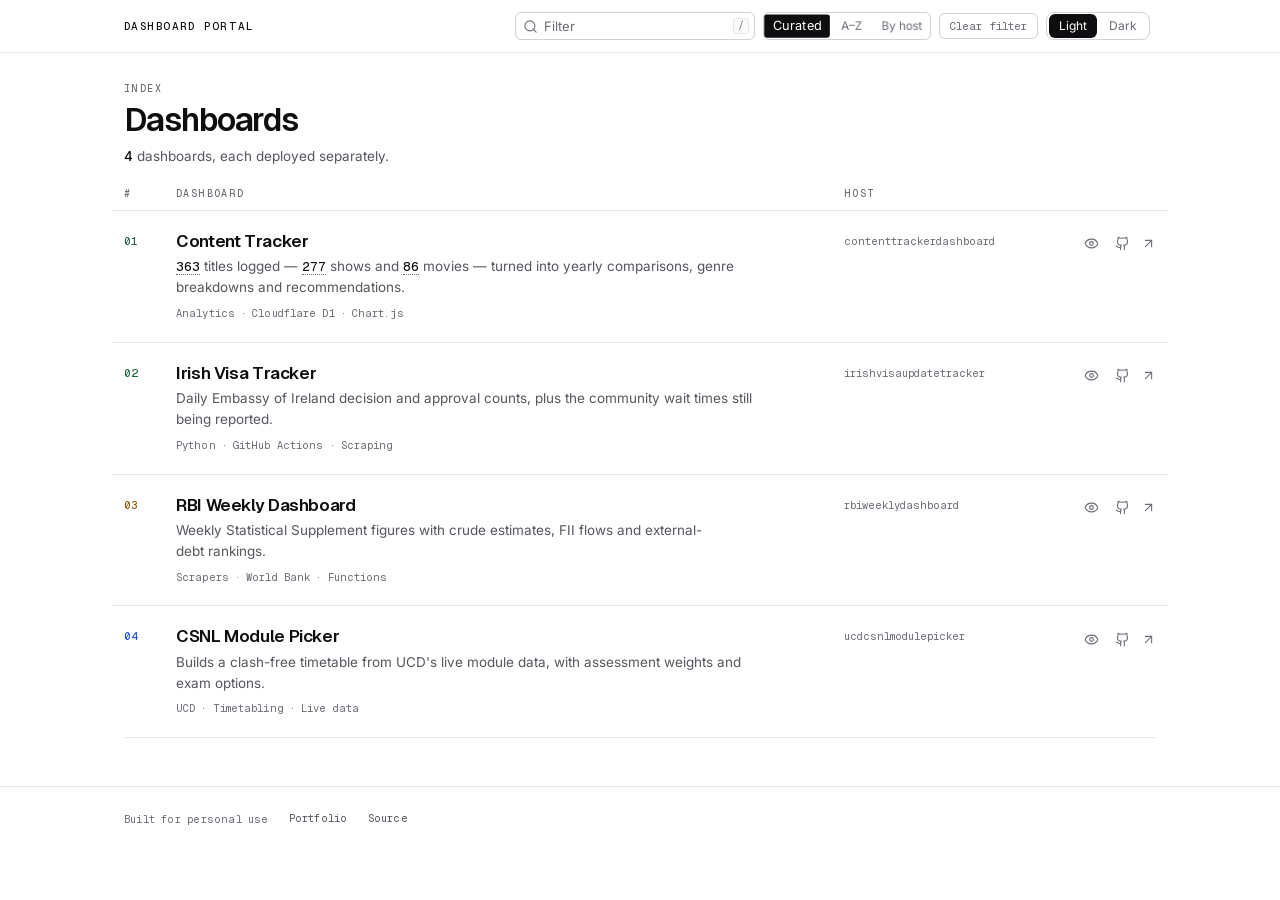
==== commit 069c6fde: "Let Clear filter keep the query it emptied The bar had no clear control of its own: the empty-state " ====
--- a/index.html
+++ b/index.html
@@ -42,7 +42,10 @@
     <link rel="stylesheet" href="glide-select.css" />
     <link rel="stylesheet" href="jelly-radio.css" />
     <link rel="stylesheet" href="rubber-segment.css" />
+    <link rel="stylesheet" href="squish-switch.css" />
+    <link rel="stylesheet" href="time-undo.css" />
     <link rel="stylesheet" href="styles.css" />
+    <link rel="stylesheet" href="analytics-chart.css" />
     <link rel="icon" href="favicon.svg" type="image/svg+xml" />
     <!-- iOS ignores SVG favicons and the manifest entirely, so without this it
          substitutes a screenshot of the page for the home-screen icon. The
@@ -92,6 +95,12 @@
             <button type="button" class="sort-chip" data-order="name" aria-pressed="false">A–Z</button>
             <button type="button" class="sort-chip" data-order="host" aria-pressed="false">By host</button>
           </div>
+
+          <!-- Clear filter is always available: the empty-state reset vanishes
+               with the results it restores, and the field's own Escape only
+               works while the field holds focus. This one keeps the six-second
+               undo window on the bar. -->
+          <button id="reset-filter" class="reset-filter tu-btn" type="button">Clear filter</button>
 
           <!-- Theme is a two-state choice, so it is a segmented track rather than
                a toggle: the chosen state is visible instead of remembered. On a
@@ -116,18 +125,31 @@
             <button type="button" class="theme-chip" data-theme-value="dark" aria-pressed="false">Dark</button>
           </div>
 
-          <button
-            id="theme-toggle"
-            class="icon-btn theme-icon"
-            type="button"
-            title="Switch to light mode"
-            aria-label="Switch to light mode"
-            aria-pressed="false"
-          >
-            <span class="theme-glyph theme-glyph-sun" aria-hidden="true"></span>
-            <span class="theme-glyph theme-glyph-moon" aria-hidden="true"></span>
-          </button>
         </div>
+
+        <!-- The same setting's second control: the segmented track is the face
+             the bar shows when the labels fit, and this is the face a phone
+             gets. It is a bare Squish Switch — the sun/moon glyphs are gone and
+             the thumb is the state — and it still writes the one stored theme
+             through applyTheme().
+
+             It sits BESIDE .bar-tools rather than inside it because of the
+             520px query in styles.css: when the bar wraps, this is the control
+             that keeps the wordmark's line instead of being pushed off the
+             screen. Above 760px it is display:none, so its position here
+             changes nothing on the faces that show the segmented track. -->
+        <button
+          id="theme-toggle"
+          class="theme-icon"
+          type="button"
+          role="switch"
+          aria-checked="false"
+          aria-label="Dark mode"
+          title="Dark mode"
+          data-squish-switch
+          data-ss-bare
+          data-ss-size="sm"
+        ></button>
       </div>
     </header>
 
@@ -141,6 +163,14 @@
         <p id="meta" class="lede" aria-live="polite"></p>
       </div>
 
+      <!-- Live from the watchlist's own read endpoint, through this site's
+           proxy. Hidden until the answer arrives: an empty frame that fills in
+           later is worse than no frame. -->
+      <div class="trend-card" id="watchTrendCard" hidden>
+        <p class="trend-head"><span class="trend-title">Titles logged per month</span><span class="trend-sub">the watchlist database &middot; last 12 months</span></p>
+        <div id="watchTrend" class="watch-trend" data-ac-label="titles logged"></div>
+      </div>
+
       <!-- Column labels for the index below. They are the same grid as a row,
            so each label sits over the column it names: this is what makes the
            list read as a specification rather than a stack of cards. -->
@@ -196,5 +226,11 @@
     <script src="glide-select.js"></script>
     <script src="jelly-radio.js" defer></script>
     <script src="rubber-segment.js" defer></script>
-    <script src="app.js" defer></script></body>
+    <script src="analytics-chart.js" defer></script>
+    <script src="time-undo.js" defer></script>
+    <script src="app.js" defer></script>
+    <!-- After app.js, deliberately: applyTheme() has written aria-checked by the
+         time the component reads it, so a dark-mode load starts with the thumb
+         in its seat instead of animating there. -->
+    <script src="squish-switch.js" defer></script></body>
 </html>
--- a/squish-switch.css
+++ b/squish-switch.css
@@ -0,0 +1,143 @@
+/* Squish Switch — the surface for squish-switch.js.
+ *
+ * The track and the thumb are the whole skin. Everything the component needs
+ * to know about the control arrives as a custom property, so a site can re-tone
+ * the switch with two lines and none of the geometry is duplicated here.
+ *
+ *   <link rel="stylesheet" href="/squish-switch.css">
+ *   <script src="/squish-switch.js" defer></script>
+ *
+ * Tokens a host can set on the button (or on any ancestor):
+ *
+ *   --ss-track          track, off          (default #d7dad2)
+ *   --ss-track-on       track, on           (default #157a4a)
+ *   --ss-thumb-color    thumb fill          (default #fff)
+ *   --ss-focus          focus ring colour   (default currentColor)
+ *
+ * Written by the script, never by the page: --ss-x, --ss-sx, --ss-sy.
+ */
+
+.squish-switch {
+  --ss-track: #d7dad2;
+  --ss-track-on: #157a4a;
+  --ss-thumb-color: #fff;
+  --ss-focus: currentColor;
+  display: inline-flex;
+  align-items: center;
+  gap: 10px;
+  max-width: 100%;
+  margin: 0;
+  padding: 0;
+  border: 0;
+  background: none;
+  color: inherit;
+  font: inherit;
+  font-size: var(--ss-font, 13px);
+  line-height: 1.2;
+  text-align: left;
+  cursor: pointer;
+  -webkit-tap-highlight-color: transparent;
+  touch-action: pan-y;
+}
+
+.squish-switch__track {
+  position: relative;
+  flex: none;
+  display: block;
+  width: var(--ss-w, 52px);
+  height: var(--ss-h, 28px);
+  border-radius: 999px;
+  background: var(--ss-track, #d7dad2);
+  transition: background-color 220ms cubic-bezier(0.22, 0.61, 0.36, 1);
+}
+
+.squish-switch[aria-checked='true'] .squish-switch__track,
+.squish-switch[aria-pressed='true'] .squish-switch__track,
+.squish-switch[data-on='true'] .squish-switch__track,
+.squish-switch.on .squish-switch__track,
+.squish-switch.active .squish-switch__track,
+.squish-switch__input:checked + .squish-switch__track,
+label:has(> .squish-switch__input:checked) .squish-switch__track {
+  background: var(--ss-track-on, #157a4a);
+}
+
+.squish-switch__thumb {
+  position: absolute;
+  top: 50%;
+  left: var(--ss-inset, 3px);
+  width: var(--ss-thumb, 22px);
+  height: var(--ss-thumb, 22px);
+  margin-top: calc(var(--ss-thumb, 22px) / -2);
+  border-radius: 999px;
+  background: var(--ss-thumb-color, #fff);
+  box-shadow: 0 1px 2px rgb(0 0 0 / 0.28), 0 0 0 0.5px rgb(0 0 0 / 0.08);
+  transform: translate3d(var(--ss-x, 0px), 0, 0) scale(var(--ss-sx, 1), var(--ss-sy, 1));
+  transform-origin: 50% 50%;
+  will-change: transform;
+}
+
+.squish-switch__label {
+  min-width: 0;
+}
+
+.squish-switch:hover .squish-switch__track {
+  filter: brightness(0.97);
+}
+
+.squish-switch:focus-visible {
+  outline: none;
+}
+
+.squish-switch:focus-visible .squish-switch__track {
+  outline: 2px solid var(--ss-focus);
+  outline-offset: 3px;
+}
+
+.squish-switch[disabled],
+.squish-switch[aria-disabled='true'] {
+  opacity: 0.5;
+  cursor: not-allowed;
+}
+
+/* A switch that replaces an icon: the track is the whole control, so any
+   glyph the button used to carry is hidden rather than wrapped. */
+.squish-switch--bare {
+  gap: 0;
+}
+
+.squish-switch--bare > :not(.squish-switch__track) {
+  display: none;
+}
+
+/* A native checkbox adopted in place: the input keeps the form behaviour and
+   the keyboard order of the label, and only the paint is ours. */
+.squish-switch__input {
+  position: absolute;
+  width: 1px;
+  height: 1px;
+  margin: -1px;
+  padding: 0;
+  border: 0;
+  overflow: hidden;
+  clip-path: inset(50%);
+  white-space: nowrap;
+}
+
+/* Presets, so a host does not need to invent a colour pair. */
+.squish-switch[data-ss-tone='dark'] {
+  --ss-track: #2b302b;
+  --ss-track-on: #35b877;
+  --ss-thumb-color: #f4f4f1;
+}
+
+.squish-switch[data-ss-tone='light'] {
+  --ss-track: #dcded6;
+  --ss-track-on: #171a17;
+  --ss-thumb-color: #fff;
+}
+
+@media (prefers-reduced-motion: reduce) {
+  .squish-switch__track {
+    transition: none;
+  }
+}
--- a/time-undo.css
+++ b/time-undo.css
@@ -0,0 +1,65 @@
+/* Time Undo Action — the countdown state of a destructive control.
+ *
+ * The host keeps its own button look in the idle state. During the window the
+ * kit adds a quiet tint and a progress line along the bottom; everything is a
+ * custom property so a dark surface, a ghost button or a red one stays itself.
+ *
+ *   --tu-count-bg      background while counting (default: a wash of ink)
+ *   --tu-count-ink     text while counting (default: inherit)
+ *   --tu-count-line    border while counting (default: a hairline of ink)
+ *   --tu-progress-ink  the line itself (default: currentColor)
+ */
+
+.tu-btn {
+  position: relative;
+  overflow: hidden;
+  font-variant-numeric: tabular-nums;
+  transition: background-color 180ms ease, border-color 180ms ease, color 180ms ease;
+}
+
+.tu-btn[data-tu-state="counting"].tu-btn {
+  background: var(--tu-count-bg, color-mix(in srgb, currentColor 9%, transparent));
+  color: var(--tu-count-ink, inherit);
+  border-color: var(--tu-count-line, color-mix(in srgb, currentColor 34%, transparent));
+  cursor: pointer;
+}
+
+.tu-btn[data-tu-state="counting"].tu-btn::after {
+  content: "";
+  position: absolute;
+  left: 0;
+  bottom: 0;
+  width: calc(var(--tu-progress, 1) * 100%);
+  height: 2px;
+  background: var(--tu-progress-ink, currentColor);
+  opacity: 0.6;
+  transition: width 100ms linear;
+  pointer-events: none;
+}
+
+.tu-btn[aria-busy="true"] {
+  cursor: progress;
+  opacity: 0.72;
+}
+
+/* The countdown is announced once at the start and once at the end; the seconds
+   themselves update the button's accessible name without a live region
+   chattering every tick. */
+.tu-sr {
+  position: absolute !important;
+  width: 1px !important;
+  height: 1px !important;
+  padding: 0 !important;
+  margin: -1px !important;
+  overflow: hidden !important;
+  clip: rect(0 0 0 0) !important;
+  white-space: nowrap !important;
+  border: 0 !important;
+}
+
+@media (prefers-reduced-motion: reduce) {
+  .tu-btn,
+  .tu-btn[data-tu-state="counting"].tu-btn::after {
+    transition: none;
+  }
+}
--- a/styles.css
+++ b/styles.css
@@ -374,16 +374,6 @@
   background: var(--bg-sunken);
 }
 
-.theme-glyph {
-  display: none;
-}
-
-:root[data-theme='dark'] .theme-glyph-moon,
-:root[data-theme='light'] .theme-glyph-sun {
-  display: grid;
-  place-items: center;
-}
-
 /* --------------------------------------------------------------- search -- */
 
 /* Shrinks before anything else does: it is the one control whose contents
@@ -486,8 +476,16 @@
   border: 1px solid var(--line-strong);
 }
 
+/* The phone face of the theme. A bare Squish Switch, so the icon button's
+   glyph, border and 28px box are deliberately not inherited: the track is the
+   whole control, skinned from the same ink/line pair every control uses. */
 .theme-icon {
   display: none;
+  flex: none;
+  --ss-track: var(--line-strong);
+  --ss-track-on: var(--ink);
+  --ss-thumb-color: var(--bg);
+  --ss-focus: var(--ink);
 }
 
 /* The key hint, set like a key: hairline, mono, small. It fades out on focus
@@ -1098,15 +1096,18 @@
     display: none;
   }
 
-  /* The bar has no room for two more labels at this width; the icon button is
-     the same setting in one control. The attribute selector is needed because
-     the track's own display rule is more specific than a bare class. */
+  /* inline-flex rather than the icon button's grid: the track is a fixed-size
+     child and the surface belongs to the switch. */
+  .theme-icon {
+    display: inline-flex;
+    align-items: center;
+  }
+
+  /* The bar has no room for two more labels at this width; the switch is the
+     same setting in one control. The attribute selector is needed because the
+     track's own display rule is more specific than a bare class. */
   .theme-seg[data-rs-track] {
     display: none;
-  }
-
-  .theme-icon {
-    display: grid;
   }
 
   .registry {
@@ -1172,6 +1173,35 @@
   .preview-viewport,
   .preview-cap {
     max-width: none;
+  }
+}
+
+/* A phone cannot hold the wordmark, the filter, the sort strip and the theme
+ * switch on one line — and the switch is the one that must stay reachable. The
+ * bar wraps instead of scrolling the page sideways: the switch keeps the
+ * wordmark's line, and the filter and sort take a full-width second one. The
+ * switch sits outside .bar-tools for exactly this; above 760px it is
+ * display:none, so the faces that show the segmented track never see it. */
+@media (max-width: 520px) {
+  .bar-inner {
+    flex-wrap: wrap;
+    padding-block: var(--size-2);
+    row-gap: var(--size-2);
+  }
+
+  .theme-icon {
+    order: 1;
+    margin-left: auto;
+  }
+
+  .bar-tools {
+    order: 2;
+    flex: 1 0 100%;
+    margin-left: 0;
+  }
+
+  .bar-tools .field {
+    flex: 1 1 auto;
   }
 }
 
@@ -1216,3 +1246,55 @@
   font-family: var(--font-sans);
   font-size: 12.5px;
 }
+
+
+/* ── Watchlist trend ──────────────────────────────────────────────────────
+   The analytics-chart kit, under the masthead. One series, one tooltip; the
+   card names the paper, the height and the monochrome ink. */
+.trend-card {
+  margin: 0 0 30px;
+  padding: 16px 18px 6px;
+  border: 1px solid var(--line);
+  border-radius: 14px;
+}
+.trend-card[hidden] { display: none; }
+.trend-head {
+  display: flex;
+  flex-wrap: wrap;
+  align-items: baseline;
+  justify-content: space-between;
+  gap: 6px 14px;
+  margin: 0 0 10px;
+}
+.trend-title { font-size: 13px; font-weight: 600; color: var(--ink); }
+.trend-sub { font-size: 12px; color: var(--ink-soft); }
+.watch-trend {
+  --ac-height: 148px;
+  --ac-accent: var(--ink);
+  --ac-area: color-mix(in srgb, var(--ink) 8%, transparent);
+  --ac-grid: var(--line);
+  --ac-ink: var(--ink-soft);
+  --ac-tip-bg: var(--bg);
+  --ac-tip-ink: var(--ink);
+  --ac-font: var(--font-sans);
+}
+
+/* The bar's own clear control. It stays put while the rows it filters are
+ * rebuilt, which is what lets Time Undo keep its countdown on the control that
+ * emptied the field. */
+.reset-filter {
+  flex: none;
+  height: 26px;
+  padding: 0 10px;
+  border: 1px solid var(--line-strong);
+  border-radius: var(--r-control);
+  background: none;
+  color: var(--ink-soft);
+  font-family: var(--font-mono, ui-monospace, monospace);
+  font-size: 11px;
+  line-height: 1;
+  white-space: nowrap;
+  cursor: pointer;
+}
+.reset-filter:hover { color: var(--ink); border-color: var(--ink-soft); }
+.reset-filter[data-tu-state="counting"] { color: var(--ink); }
--- a/analytics-chart.css
+++ b/analytics-chart.css
@@ -0,0 +1,177 @@
+/* Analytics Chart — one line, its hairline grid and the tooltip.
+ *
+ * Hooks, all optional:
+ *   --ac-height   plot height (default 168px)
+ *   --ac-accent   the line, its dot and the crosshair
+ *   --ac-area     the wash under the line (default: the accent at 12%)
+ *   --ac-grid     the three hairlines
+ *   --ac-ink      axis labels
+ *   --ac-tip-bg   the tooltip's paper; must be opaque
+ *   --ac-tip-ink  the tooltip's text
+ *   --ac-font     type family
+ *
+ * The tooltip is positioned by the kit through --ac-x / --ac-y and is hidden
+ * until the plot is live, so a chart that is not being read has no floating
+ * box over it. Only the draw-in animates, and reduced motion skips that.
+ */
+
+.ac {
+  --ac-height: 168px;
+  position: relative;
+  display: block;
+  min-width: 0;
+  font-family: var(--ac-font, inherit);
+  color: var(--ac-ink, inherit);
+  outline: none;
+}
+
+.ac:focus-visible {
+  outline: 2px solid var(--ac-accent, currentColor);
+  outline-offset: 4px;
+  border-radius: 8px;
+}
+
+.ac-plot {
+  position: relative;
+  height: var(--ac-height);
+  touch-action: pan-y;
+}
+
+.ac-svg {
+  display: block;
+  overflow: visible;
+  width: 100%;
+  height: 100%;
+}
+
+.ac-grid {
+  stroke: var(--ac-grid, color-mix(in srgb, currentColor 12%, transparent));
+  stroke-width: 1;
+  shape-rendering: crispEdges;
+}
+
+.ac-area {
+  fill: var(--ac-area, color-mix(in srgb, var(--ac-accent, currentColor) 12%, transparent));
+  stroke: none;
+}
+
+.ac-line {
+  fill: none;
+  stroke: var(--ac-accent, currentColor);
+  stroke-width: 1.75;
+  stroke-linecap: round;
+  stroke-linejoin: round;
+  vector-effect: non-scaling-stroke;
+}
+
+.ac-cross {
+  stroke: var(--ac-accent, currentColor);
+  stroke-width: 1;
+  stroke-dasharray: 3 3;
+  opacity: 0;
+  transition: opacity 140ms ease;
+}
+
+.ac-dot {
+  fill: var(--ac-tip-bg, Canvas);
+  stroke: var(--ac-accent, currentColor);
+  stroke-width: 2;
+  opacity: 0;
+  transition: opacity 140ms ease;
+}
+
+.ac-plot.is-live .ac-cross,
+.ac-plot.is-live .ac-dot {
+  opacity: 1;
+}
+
+.ac-axis {
+  fill: var(--ac-ink, currentColor);
+  opacity: .55;
+  font-family: inherit;
+  font-size: 10.5px;
+  font-variant-numeric: tabular-nums;
+  letter-spacing: .02em;
+}
+
+.ac-tip {
+  position: absolute;
+  left: var(--ac-x, 0);
+  top: var(--ac-y, 0);
+  z-index: 2;
+  display: grid;
+  gap: 1px;
+  padding: 6px 9px;
+  border-radius: 8px;
+  background: var(--ac-tip-bg, Canvas);
+  color: var(--ac-tip-ink, inherit);
+  border: 1px solid var(--ac-grid, color-mix(in srgb, currentColor 14%, transparent));
+  box-shadow: 0 10px 24px -14px rgba(0, 0, 0, .45), 0 2px 6px rgba(0, 0, 0, .08);
+  transform: translate(-50%, -100%);
+  pointer-events: none;
+  opacity: 0;
+  white-space: nowrap;
+  transition: opacity 120ms ease;
+}
+
+.ac-plot.is-live .ac-tip {
+  opacity: 1;
+}
+
+.ac-tip-label {
+  font-size: 10.5px;
+  letter-spacing: .04em;
+  text-transform: uppercase;
+  opacity: .6;
+}
+
+.ac-tip-value {
+  font-size: 13.5px;
+  font-weight: 650;
+  font-variant-numeric: tabular-nums;
+  letter-spacing: -.01em;
+}
+
+/* The series as text, for anyone who would rather read it than trace it. */
+.ac-table {
+  position: absolute;
+  width: 1px;
+  height: 1px;
+  margin: -1px;
+  padding: 0;
+  overflow: hidden;
+  clip-path: inset(50%);
+  white-space: nowrap;
+  border: 0;
+}
+
+/* The focused reading, in words. Visible: it is the keyboard user's tooltip. */
+.ac-live {
+  margin: 6px 0 0;
+  min-height: 1.4em;
+  font-size: 11.5px;
+  font-variant-numeric: tabular-nums;
+  color: var(--ac-ink, currentColor);
+  opacity: .62;
+}
+
+.ac-empty {
+  margin: 0;
+  padding: 18px 0;
+  font-size: 12.5px;
+  color: var(--ac-ink, currentColor);
+  opacity: .55;
+}
+
+@media (max-width: 560px) {
+  .ac { --ac-height: 148px; }
+  .ac-tip { padding: 5px 8px; }
+}
+
+@media (prefers-reduced-motion: reduce) {
+  .ac-cross,
+  .ac-dot,
+  .ac-tip {
+    transition: none;
+  }
+}
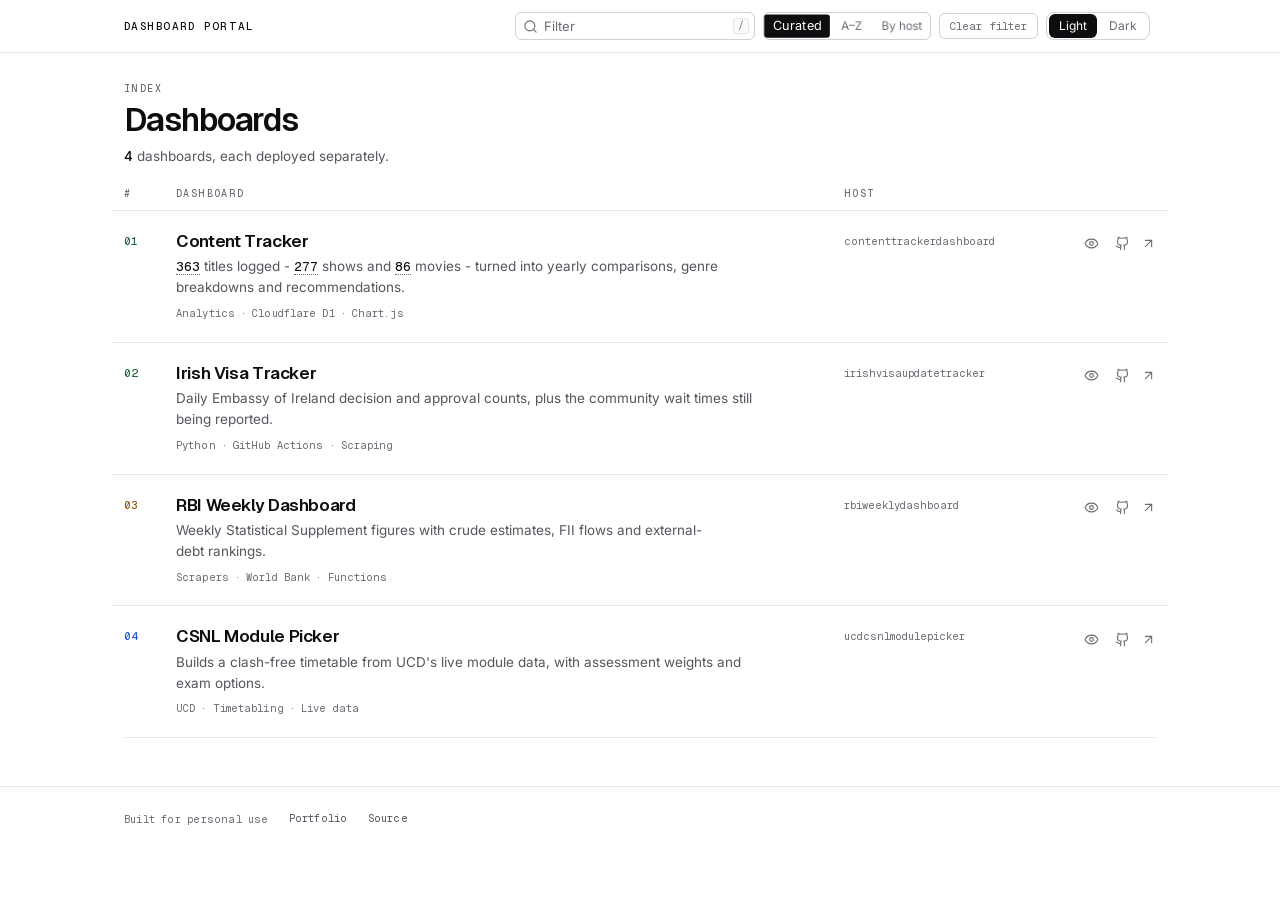
==== commit 12b0cb8e: "Replace em dashes with normal dashes" ====
--- a/index.html
+++ b/index.html
@@ -10,11 +10,12 @@
     />
     <meta name="theme-color" content="#0e0e11" />
     <meta name="color-scheme" content="dark light" />
+    <link rel="canonical" href="https://dashboards-home-portal.pages.dev/" />
 
     <!-- Link previews, so pasting this into a chat renders something rather
          than a naked URL. og:url and og:image are deliberately absent rather
          than guessed: the site has no hostname until it is deployed, and a
-         wrong og:url is worse than none — crawlers fall back to the requested
+         wrong og:url is worse than none - crawlers fall back to the requested
          URL, which is right by definition. Add both with the real host once it
          has one. -->
     <meta property="og:type" content="website" />
@@ -44,6 +45,8 @@
     <link rel="stylesheet" href="rubber-segment.css" />
     <link rel="stylesheet" href="squish-switch.css" />
     <link rel="stylesheet" href="time-undo.css" />
+    <link rel="stylesheet" href="stepper.css" />
+    <link rel="stylesheet" href="dynamic-button.css" />
     <link rel="stylesheet" href="styles.css" />
     <link rel="stylesheet" href="analytics-chart.css" />
     <link rel="icon" href="favicon.svg" type="image/svg+xml" />
@@ -51,13 +54,53 @@
          substitutes a screenshot of the page for the home-screen icon. The
          raster is favicon.svg's "01" mark, full-bleed. -->
     <link rel="apple-touch-icon" href="apple-touch-icon.png" />
+
+    <!-- Structured data: Organization + WebApplication so agents and crawlers
+         can resolve what this portal is and who runs it. -->
+    <script type="application/ld+json">
+      {
+        "@context": "https://schema.org",
+        "@graph": [
+          {
+            "@type": "Organization",
+            "@id": "https://dashboards-home-portal.pages.dev/#organization",
+            "name": "Parth Soni",
+            "url": "https://dashboards-home-portal.pages.dev/",
+            "email": "soni.soni.parth@gmail.com",
+            "sameAs": [
+              "https://www.linkedin.com/in/parth-soni-1a6025191/",
+              "https://github.com/parth-soni-10",
+              "https://public.tableau.com/app/profile/parth.soni7469",
+              "https://medium.com/@soni.soni.parth"
+            ],
+            "address": {
+              "@type": "PostalAddress",
+              "addressLocality": "Dublin",
+              "addressCountry": "Ireland"
+            }
+          },
+          {
+            "@type": "WebApplication",
+            "@id": "https://dashboards-home-portal.pages.dev/#app",
+            "name": "Dashboard Portal",
+            "url": "https://dashboards-home-portal.pages.dev/",
+            "applicationCategory": "ReferenceApplication",
+            "operatingSystem": "Any (web browser)",
+            "isAccessibleForFree": true,
+            "description": "Curated A–Z index of Parth Soni's deployed dashboards and data tools: Content Tracker, RBI Weekly Dashboard, UCD CSNL Module Picker, Irish Visa Decision Tracker and Cents App.",
+            "author": { "@type": "Person", "name": "Parth Soni" },
+            "publisher": { "@id": "https://dashboards-home-portal.pages.dev/#organization" }
+          }
+        ]
+      }
+    </script>
   </head>
   <body>
     <a class="skip-link" href="#index">Skip to the index</a>
 
     <!-- A working bar, not a title block: the page's own heading lives in the
          document below, so the two never compete. Solid background rather than
-         a blurred one — the blur said "app" and cost a compositor layer. -->
+         a blurred one - the blur said "app" and cost a compositor layer. -->
     <header class="bar">
       <div class="bar-inner">
         <p class="wordmark">Dashboard Portal</p>
@@ -129,8 +172,8 @@
 
         <!-- The same setting's second control: the segmented track is the face
              the bar shows when the labels fit, and this is the face a phone
-             gets. It is a bare Squish Switch — the sun/moon glyphs are gone and
-             the thumb is the state — and it still writes the one stored theme
+             gets. It is a bare Squish Switch - the sun/moon glyphs are gone and
+             the thumb is the state - and it still writes the one stored theme
              through applyTheme().
 
              It sits BESIDE .bar-tools rather than inside it because of the
@@ -167,7 +210,7 @@
            proxy. Hidden until the answer arrives: an empty frame that fills in
            later is worse than no frame. -->
       <div class="trend-card" id="watchTrendCard" hidden>
-        <p class="trend-head"><span class="trend-title">Titles logged per month</span><span class="trend-sub">the watchlist database &middot; last 12 months</span></p>
+        <div class="trend-head"><span class="trend-title">Titles logged per month</span><span class="trend-sub" id="watchTrendSub">the watchlist database &middot; last 12 months</span><span class="trend-len" id="watchTrendLen"></span></div>
         <div id="watchTrend" class="watch-trend" data-ac-label="titles logged"></div>
       </div>
 
@@ -228,6 +271,11 @@
     <script src="rubber-segment.js" defer></script>
     <script src="analytics-chart.js" defer></script>
     <script src="time-undo.js" defer></script>
+    <script src="stepper.js" defer></script>
+    <!-- A row's preview button swaps eye for x while its panel is open: the kit
+         cross-fades the two glyphs, and app.js flips aria-expanded and the
+         label itself either way. -->
+    <script src="dynamic-button.js" defer></script>
     <script src="app.js" defer></script>
     <!-- After app.js, deliberately: applyTheme() has written aria-checked by the
          time the component reads it, so a dark-mode load starts with the thumb
--- a/jelly-radio.css
+++ b/jelly-radio.css
@@ -1,4 +1,4 @@
-/* Jelly Radio — vanilla port of React Bits' Jelly Radio.
+/* Jelly Radio - vanilla port of React Bits' Jelly Radio.
  *
  * Two ways to wear it:
  *
@@ -59,7 +59,7 @@
   -webkit-tap-highlight-color: transparent;
 }
 
-/* Painted skin — skipped entirely with data-jelly-bare. */
+/* Painted skin - skipped entirely with data-jelly-bare. */
 .jelly-radio:not([data-jelly-bare]) .jelly-radio__chip {
   height: var(--jr-h);
   padding: 0 var(--jr-px);
--- a/rubber-segment.css
+++ b/rubber-segment.css
@@ -1,4 +1,4 @@
-/* Rubber Segment — vanilla port of React Bits' Rubber Segment.
+/* Rubber Segment - vanilla port of React Bits' Rubber Segment.
  *
  * The thumb is a single absolutely-positioned layer behind the chips; its left
  * edge and width are written as --rs-x and --rs-w by the script. Chips keep
--- a/squish-switch.css
+++ b/squish-switch.css
@@ -1,4 +1,4 @@
-/* Squish Switch — the surface for squish-switch.js.
+/* Squish Switch - the surface for squish-switch.js.
  *
  * The track and the thumb are the whole skin. Everything the component needs
  * to know about the control arrives as a custom property, so a site can re-tone
--- a/time-undo.css
+++ b/time-undo.css
@@ -1,4 +1,4 @@
-/* Time Undo Action — the countdown state of a destructive control.
+/* Time Undo Action - the countdown state of a destructive control.
  *
  * The host keeps its own button look in the idle state. During the window the
  * kit adds a quiet tint and a progress line along the bottom; everything is a
--- a/stepper.css
+++ b/stepper.css
@@ -0,0 +1,261 @@
+/* Stepper - the numeric −/+ control whose digits roll.
+ *
+ * The host supplies the surface it sits on. Everything else is a token, so a
+ * light toolbar, a dark card and a form field can each keep their own look:
+ *
+ *   --stp-bg          control background (default: transparent)
+ *   --stp-ink         digits and +/− glyphs (default: currentColor)
+ *   --stp-line        control border (default: a hairline of currentColor)
+ *   --stp-btn-bg      button face (default: a 7% wash of currentColor)
+ *   --stp-btn-ink     button glyphs (default: --stp-ink)
+ *   --stp-unit-ink    the unit label (default: 62% of --stp-ink)
+ *   --stp-focus       keyboard focus ring (default: currentColor)
+ *   --stp-radius      outer radius (default: 10px)
+ *
+ * The root is inline-flex, so a host can put it in a toolbar, a form row or a
+ * chart header without changing its own layout.
+ */
+
+.stp {
+  --stp-btn: 32px;
+  --stp-font: 18px;
+  display: inline-flex;
+  align-items: center;
+  gap: 4px;
+  padding: 3px;
+  border: 1px solid var(--stp-line, color-mix(in srgb, currentColor 22%, transparent));
+  border-radius: var(--stp-radius, 10px);
+  background: var(--stp-bg, transparent);
+  color: var(--stp-ink, currentColor);
+  font-family: inherit;
+  font-size: var(--stp-font);
+  line-height: 1;
+  vertical-align: middle;
+  -webkit-tap-highlight-color: transparent;
+  touch-action: manipulation;
+  width: fit-content;
+}
+
+.stp[data-stp-size="sm"] {
+  --stp-btn: 27px;
+  --stp-font: 14px;
+  gap: 3px;
+  padding: 2px;
+}
+
+.stp[data-stp-size="lg"] {
+  --stp-btn: 40px;
+  --stp-font: 23px;
+  gap: 5px;
+  padding: 4px;
+}
+
+.stp-btn {
+  appearance: none;
+  -webkit-appearance: none;
+  width: var(--stp-btn);
+  height: var(--stp-btn);
+  flex: 0 0 auto;
+  display: inline-flex;
+  align-items: center;
+  justify-content: center;
+  padding: 0;
+  border: 0;
+  border-radius: calc(var(--stp-radius, 10px) - 4px);
+  background: var(--stp-btn-bg, color-mix(in srgb, currentColor 7%, transparent));
+  color: var(--stp-btn-ink, inherit);
+  font: inherit;
+  font-size: 1.12em;
+  line-height: 1;
+  cursor: pointer;
+  transition: background-color 140ms ease, color 140ms ease, transform 120ms cubic-bezier(.2,.8,.3,1.4);
+}
+
+.stp-btn:hover:not(:disabled) {
+  background: var(--stp-btn-hover, color-mix(in srgb, currentColor 14%, transparent));
+}
+
+.stp-btn:active:not(:disabled) {
+  transform: scale(.9);
+}
+
+.stp-btn:focus-visible {
+  outline: 2px solid var(--stp-focus, currentColor);
+  outline-offset: 2px;
+}
+
+.stp-btn:disabled {
+  opacity: .32;
+  cursor: not-allowed;
+}
+
+.stp-glyph {
+  display: block;
+  transform: translateY(-.02em);
+  font-weight: 500;
+}
+
+.stp-value {
+  position: relative;
+  display: inline-flex;
+  align-items: baseline;
+  justify-content: flex-end;
+  min-width: calc(var(--stp-places, 1) * .62em + .5em);
+  padding: 0 3px;
+  border-radius: 6px;
+  color: inherit;
+  font-variant-numeric: tabular-nums;
+  font-weight: 650;
+  letter-spacing: -.015em;
+  cursor: default;
+  outline: none;
+  user-select: none;
+}
+
+.stp-value:focus-visible {
+  outline: 2px solid var(--stp-focus, currentColor);
+  outline-offset: 2px;
+}
+
+.stp[data-stp-disabled="true"] .stp-value {
+  opacity: .55;
+}
+
+.stp-digits {
+  display: inline-flex;
+  justify-content: flex-end;
+  min-width: calc(var(--stp-places, 1) * .62em);
+  overflow: hidden;
+  line-height: 1.12;
+}
+
+.stp-roll {
+  animation: stp-roll 200ms cubic-bezier(.2,.8,.3,1.15);
+}
+
+.stp-col {
+  position: relative;
+  display: inline-block;
+  width: .62em;
+  height: 1.12em;
+  overflow: hidden;
+  flex: 0 0 auto;
+}
+
+.stp-d {
+  position: absolute;
+  inset: 0;
+  display: flex;
+  align-items: center;
+  justify-content: center;
+  will-change: transform, opacity;
+}
+
+.stp-cur {
+  z-index: 2;
+  opacity: 1;
+}
+
+.stp-old {
+  z-index: 1;
+  opacity: 0;
+}
+
+.stp-in-up {
+  animation: stp-in-up 230ms cubic-bezier(.2,.85,.25,1.15) both;
+}
+
+.stp-in-down {
+  animation: stp-in-down 230ms cubic-bezier(.2,.85,.25,1.15) both;
+}
+
+.stp-out-up {
+  animation: stp-out-up 190ms ease-in both;
+}
+
+.stp-out-down {
+  animation: stp-out-down 190ms ease-in both;
+}
+
+@keyframes stp-in-up {
+  from { transform: translateY(78%); opacity: 0; filter: blur(2px); }
+  to   { transform: translateY(0);   opacity: 1; filter: blur(0); }
+}
+
+@keyframes stp-in-down {
+  from { transform: translateY(-78%); opacity: 0; filter: blur(2px); }
+  to   { transform: translateY(0);    opacity: 1; filter: blur(0); }
+}
+
+@keyframes stp-out-up {
+  from { transform: translateY(0);    opacity: 1; filter: blur(0); }
+  to   { transform: translateY(-78%); opacity: 0; filter: blur(2px); }
+}
+
+@keyframes stp-out-down {
+  from { transform: translateY(0);   opacity: 1; filter: blur(0); }
+  to   { transform: translateY(78%); opacity: 0; filter: blur(2px); }
+}
+
+@keyframes stp-roll {
+  from { transform: scale(.94); }
+  to   { transform: scale(1); }
+}
+
+.stp-unit {
+  margin-left: .4em;
+  color: var(--stp-unit-ink, color-mix(in srgb, currentColor 58%, transparent));
+  font-size: .6em;
+  font-weight: 550;
+  letter-spacing: .01em;
+  white-space: nowrap;
+}
+
+/* The control's own label is for the eye; the value's accessible name carries
+   the same words, so the live region only needs to announce a settled change. */
+.stp-sr {
+  position: absolute !important;
+  width: 1px !important;
+  height: 1px !important;
+  padding: 0 !important;
+  margin: -1px !important;
+  overflow: hidden !important;
+  clip: rect(0 0 0 0) !important;
+  white-space: nowrap !important;
+  border: 0 !important;
+}
+
+/* A host that attaches the kit to its own field hides the native input; the
+   value element stands in for it in the tab order. */
+.stp-native {
+  position: absolute !important;
+  width: 1px !important;
+  height: 1px !important;
+  padding: 0 !important;
+  margin: -1px !important;
+  overflow: hidden !important;
+  clip: rect(0 0 0 0) !important;
+  white-space: nowrap !important;
+  border: 0 !important;
+  opacity: 0 !important;
+  pointer-events: none !important;
+}
+
+.stp-host {
+  display: inline-flex;
+  align-items: center;
+  gap: 8px;
+  max-width: 100%;
+}
+
+@media (prefers-reduced-motion: reduce) {
+  .stp-btn,
+  .stp-roll,
+  .stp-in-up,
+  .stp-in-down,
+  .stp-out-up,
+  .stp-out-down {
+    animation: none !important;
+    transition: none;
+  }
+}
--- a/dynamic-button.css
+++ b/dynamic-button.css
@@ -0,0 +1,84 @@
+/* Dynamic Button - the layers a label swap paints on.
+ *
+ * Nothing here is visible until the script has marked the button
+ * [data-db-ready], and the button keeps its own box, type, colours and padding:
+ * the kit adds one layer holding the resting label and one holding whatever the
+ * button is saying, and animates between them.
+ *
+ * Tune from the host's stylesheet:
+ *   --db-dur    how long the width takes to travel (260ms)
+ *   --db-fade   how long a label takes to cross-fade (200ms)
+ *   --db-lift   how far the incoming label rises into place (7px)
+ */
+
+[data-db-ready] {
+  position: relative;
+  transition: width var(--db-dur, 260ms) cubic-bezier(.22, .9, .28, 1);
+}
+
+/* While a state is showing, the resting label is out of the paint but still in
+   the flow: the button's height stays its own rather than collapsing to its
+   padding, and nothing below it moves. */
+[data-db-ready] .db-face {
+  transition:
+    opacity var(--db-fade, 200ms) ease,
+    transform var(--db-fade, 200ms) ease;
+}
+
+/* The resting layer keeps the button's own layout, so an icon-and-label pair
+   inside it lays out exactly as it did in the button.
+
+   width:fit-content matters more than it looks: a button that is display:block
+   would otherwise stretch this layer - its only in-flow child - to whatever
+   width the button currently has. A block box that fills its parent cannot tell
+   the kit how wide its own label is, so restoring would measure the state
+   label's width and never shrink back.   Sized to its content, the layer always
+   reports the label's own width - and no max-width:100%, because a percentage
+   cap would be the button's current width, which is the width being animated:
+   restoring from a narrow state label would measure a squeezed label and never
+   grow back. */
+[data-db-ready] [data-db-rest] {
+  display: inherit;
+  align-items: inherit;
+  justify-content: inherit;
+  gap: inherit;
+  white-space: nowrap;
+  width: fit-content;
+}
+
+/* A state layer floats above the resting one, centred and out of the flow. */
+[data-db-ready] .db-face:not([data-db-rest]) {
+  position: absolute;
+  top: 50%;
+  left: 50%;
+  display: inline-flex;
+  align-items: center;
+  justify-content: center;
+  gap: inherit;
+  white-space: nowrap;
+  opacity: 0;
+  transform: translate(-50%, calc(-50% + var(--db-lift, 7px)));
+  pointer-events: none;
+}
+
+[data-db-ready] [data-db-rest].is-on { opacity: 1; }
+[data-db-ready] [data-db-rest]:not(.is-on) { opacity: 0; }
+[data-db-ready] .db-face:not([data-db-rest]).is-on {
+  opacity: 1;
+  transform: translate(-50%, -50%);
+}
+
+/* Quiet frames: the first paint, a re-measure after a resize, a font arriving
+   late, or a state the host set instantly. */
+[data-db-ready][data-db-quiet],
+[data-db-ready][data-db-quiet] .db-face { transition: none; }
+
+/* A label swap must not spill outside the button while the width is still
+   travelling: clip keeps the swap inside the box. `overflow: clip` where it is
+   supported, `hidden` everywhere else. */
+[data-db-ready] { overflow: hidden; overflow: clip; }
+
+@media (prefers-reduced-motion: reduce) {
+  [data-db-ready],
+  [data-db-ready] .db-face { transition: none; }
+}
--- a/styles.css
+++ b/styles.css
@@ -1,7 +1,7 @@
 /* ---------------------------------------------------------------------------
  * Dashboard Portal
  *
- * Precision-instrument aesthetic, following CSNL Module Picker — the most
+ * Precision-instrument aesthetic, following CSNL Module Picker - the most
  * disciplined piece in the family. Its own header comment set the terms:
  * "neutral zinc, one disciplined blue accent, Geist Sans + Geist Mono,
  * restrained motion." This page takes the neutrality and the restraint, and
@@ -11,8 +11,8 @@
  *
  *   Ink is the only interface colour. The four row tones are the only colour on
  *   the page, and they appear in exactly two places: the index numeral, and the
- *   icon on a preview that cannot be framed. Everything interactive — links,
- *   focus rings, selection, the "preview is open" state — is ink on ground.
+ *   icon on a preview that cannot be framed. Everything interactive - links,
+ *   focus rings, selection, the "preview is open" state - is ink on ground.
  *
  *   A coloured accent was tried and removed. Every candidate collided with a
  *   row's own identity colour (the house green reads as Irish Visa, a blue
@@ -50,7 +50,7 @@
  *            shadow, no gradient ambience, no backdrop blur. A large radius on
  *            a soft-shadowed panel is the single most recognisable template
  *            shape there is, and it was carrying no meaning.
- *   Type     Mono for every piece of metadata — numerals, column labels, hosts,
+ *   Type     Mono for every piece of metadata - numerals, column labels, hosts,
  *            stacks, the bar's wordmark. The display face carries the title and
  *            the row names, which is the only place type raises its voice.
  *   Theme    Both first class, driven by [data-theme].
@@ -109,7 +109,7 @@
   /* Ink. One ramp, three steps, contrast measured on --bg and --bg-sunken. */
   --ink: #0e0e11; /* 19.0:1 */
   --ink-mid: #55565e; /* 7.6:1 */
-  --ink-soft: #6b6c75; /* 5.2:1 — the worst case, on 10px mono labels */
+  --ink-soft: #6b6c75; /* 5.2:1 - the worst case, on 10px mono labels */
 
   --font-sans: 'Inter', -apple-system, BlinkMacSystemFont, 'Segoe UI', Roboto, Arial, sans-serif;
   --font-display: 'Geist', 'Inter', -apple-system, BlinkMacSystemFont, sans-serif;
@@ -138,7 +138,7 @@
 /* `color-scheme` follows the *chosen* theme, not the operating system's. The
    meta tag alone (`dark light`) only declares that both are supported, so a
    visitor who picks the theme opposite to their OS setting gets scrollbars,
-   form controls and the caret drawn for the other one — a white scrollbar down
+   form controls and the caret drawn for the other one - a white scrollbar down
    the side of a black page. Declaring it here ties all of that to what the page
    is actually rendering. */
 :root[data-theme='light'] {
@@ -166,7 +166,7 @@
  * pair: the previous pair existed because a tone had to work both as a fill and
  * as small text, and the values diverged. Colour is now used on exactly one
  * small text element (the numeral) and one glyph, so only the text-safe variant
- * is ever needed — which removes the whole class of bug where the fill leaks
+ * is ever needed - which removes the whole class of bug where the fill leaks
  * into text.
  *
  *   forest   Content Tracker      --green       #245c42 / #7cc4a0
@@ -254,7 +254,7 @@
 }
 
 /* One focus treatment for the entire page: 2px of ink, offset so it reads as a
-   ring around the control rather than a border on it. Nothing overrides it —
+   ring around the control rather than a border on it. Nothing overrides it -
    the search field used to replace it with a tinted glow, which made the one
    control you type into the only control that looked different when focused. */
 :focus-visible {
@@ -528,7 +528,7 @@
 /* A document opening: eyebrow, title, lede. Three sizes doing three jobs, which
    is the whole reason the index below can stay as quiet as it is. The padding
    is deliberately tighter than the rhythm below it: a masthead that breathes
-   pushes the first entry — the thing you came for — down the page. */
+   pushes the first entry - the thing you came for - down the page. */
 .masthead {
   padding: var(--size-6) 0 var(--size-4);
 }
@@ -656,7 +656,7 @@
 }
 
 /* The numeral is the only colour in the index. It carries the row's identity,
-   which is what the four tones were always for — and at 11px it reads as a tab
+   which is what the four tones were always for - and at 11px it reads as a tab
    number rather than a status light. */
 .row-index {
   padding-top: 2px;
@@ -674,7 +674,7 @@
 
 /* `overflow-wrap: anywhere` on both text blocks, because the manifest is
    hand-written and a description can contain a long unbroken token (a URL, a
-   hash). Without it the token exceeded the row and was silently clipped — no
+   hash). Without it the token exceeded the row and was silently clipped - no
    scrollbar, no ellipsis, content simply gone. `anywhere` rather than
    `break-word` so it also reduces the grid track's min-content size, which is
    what lets the column actually shrink. */
@@ -731,7 +731,7 @@
 
 /* A figure read from the dashboard's own data. Tabular figures stop the
    sentence reflowing when the number changes, and the dotted rule on a recorded
-   one is the whole signal that it is not the live value — the hover text says
+   one is the whole signal that it is not the live value - the hover text says
    the rest. Mono rather than the display face: these are readings. */
 .fig {
   color: var(--ink);
@@ -1126,7 +1126,7 @@
   }
 
   /* The numeral stays. It is the only colour on the page, and it is what makes
-     four rows scannable — dropping it here would leave the whole mobile layout
+     four rows scannable - dropping it here would leave the whole mobile layout
      monochrome for no gain, since it costs one 11px column. */
   .row-index {
     grid-area: num;
@@ -1156,7 +1156,7 @@
     grid-area: actions;
   }
 
-  /* Redundant with the row being a link in the first place — but only then. A
+  /* Redundant with the row being a link in the first place - but only then. A
      row with no URL is not a link, so its host line is the one thing saying why
      ("No deploy URL recorded", or the offending value of a url that was
      refused), and hiding it left the dimmed row with no explanation at all. */
@@ -1177,7 +1177,7 @@
 }
 
 /* A phone cannot hold the wordmark, the filter, the sort strip and the theme
- * switch on one line — and the switch is the one that must stay reachable. The
+ * switch on one line - and the switch is the one that must stay reachable. The
  * bar wraps instead of scrolling the page sideways: the switch keeps the
  * wordmark's line, and the filter and sort take a full-width second one. The
  * switch sits outside .bar-tools for exactly this; above 760px it is
@@ -1268,6 +1268,10 @@
 }
 .trend-title { font-size: 13px; font-weight: 600; color: var(--ink); }
 .trend-sub { font-size: 12px; color: var(--ink-soft); }
+/* The trend's length: the number of months is the reader's, from 3 to 12. */
+.trend-len { display: inline-flex; align-items: center; }
+.trend-len .stp { --stp-line: var(--line); --stp-bg: transparent; --stp-radius: 8px; }
+.trend-len .stp-unit { --stp-unit-ink: var(--ink-soft); }
 .watch-trend {
   --ac-height: 148px;
   --ac-accent: var(--ink);
--- a/analytics-chart.css
+++ b/analytics-chart.css
@@ -1,4 +1,4 @@
-/* Analytics Chart — one line, its hairline grid and the tooltip.
+/* Analytics Chart - one line, its hairline grid and the tooltip.
  *
  * Hooks, all optional:
  *   --ac-height   plot height (default 168px)
